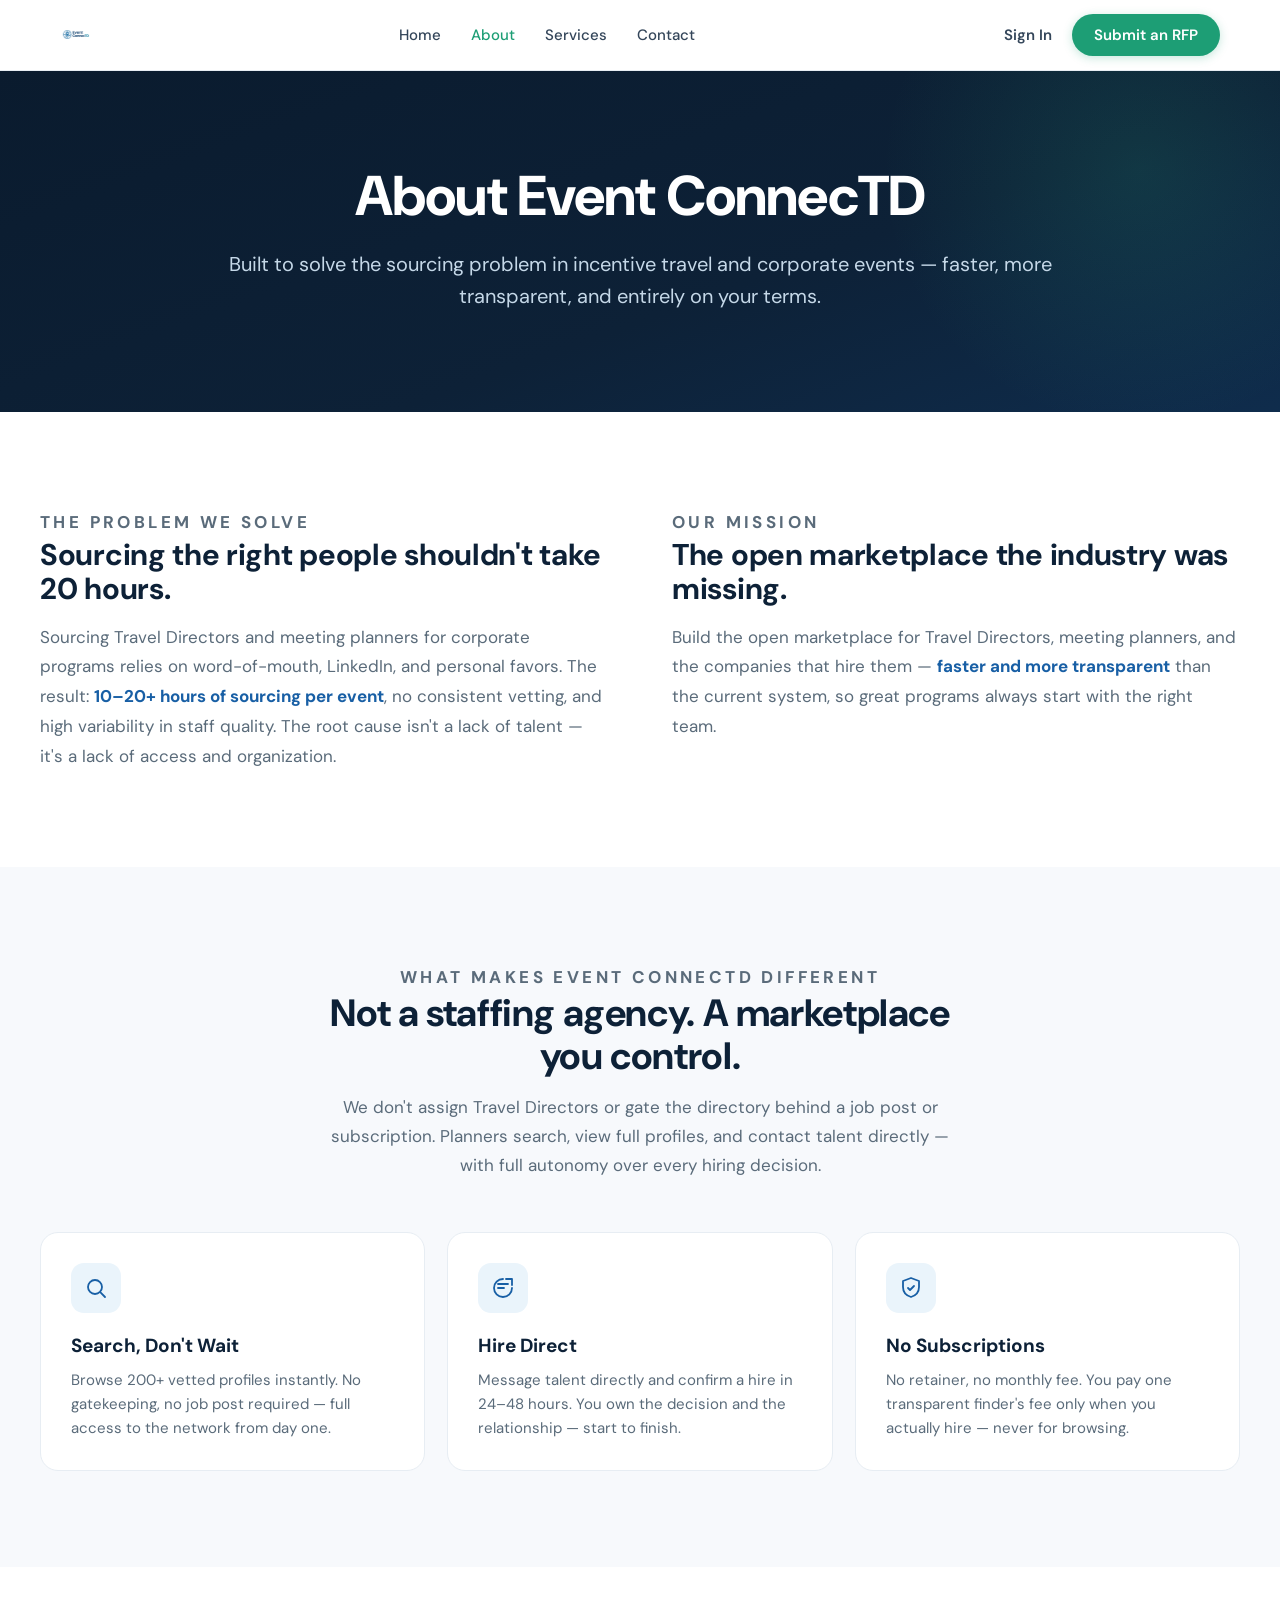
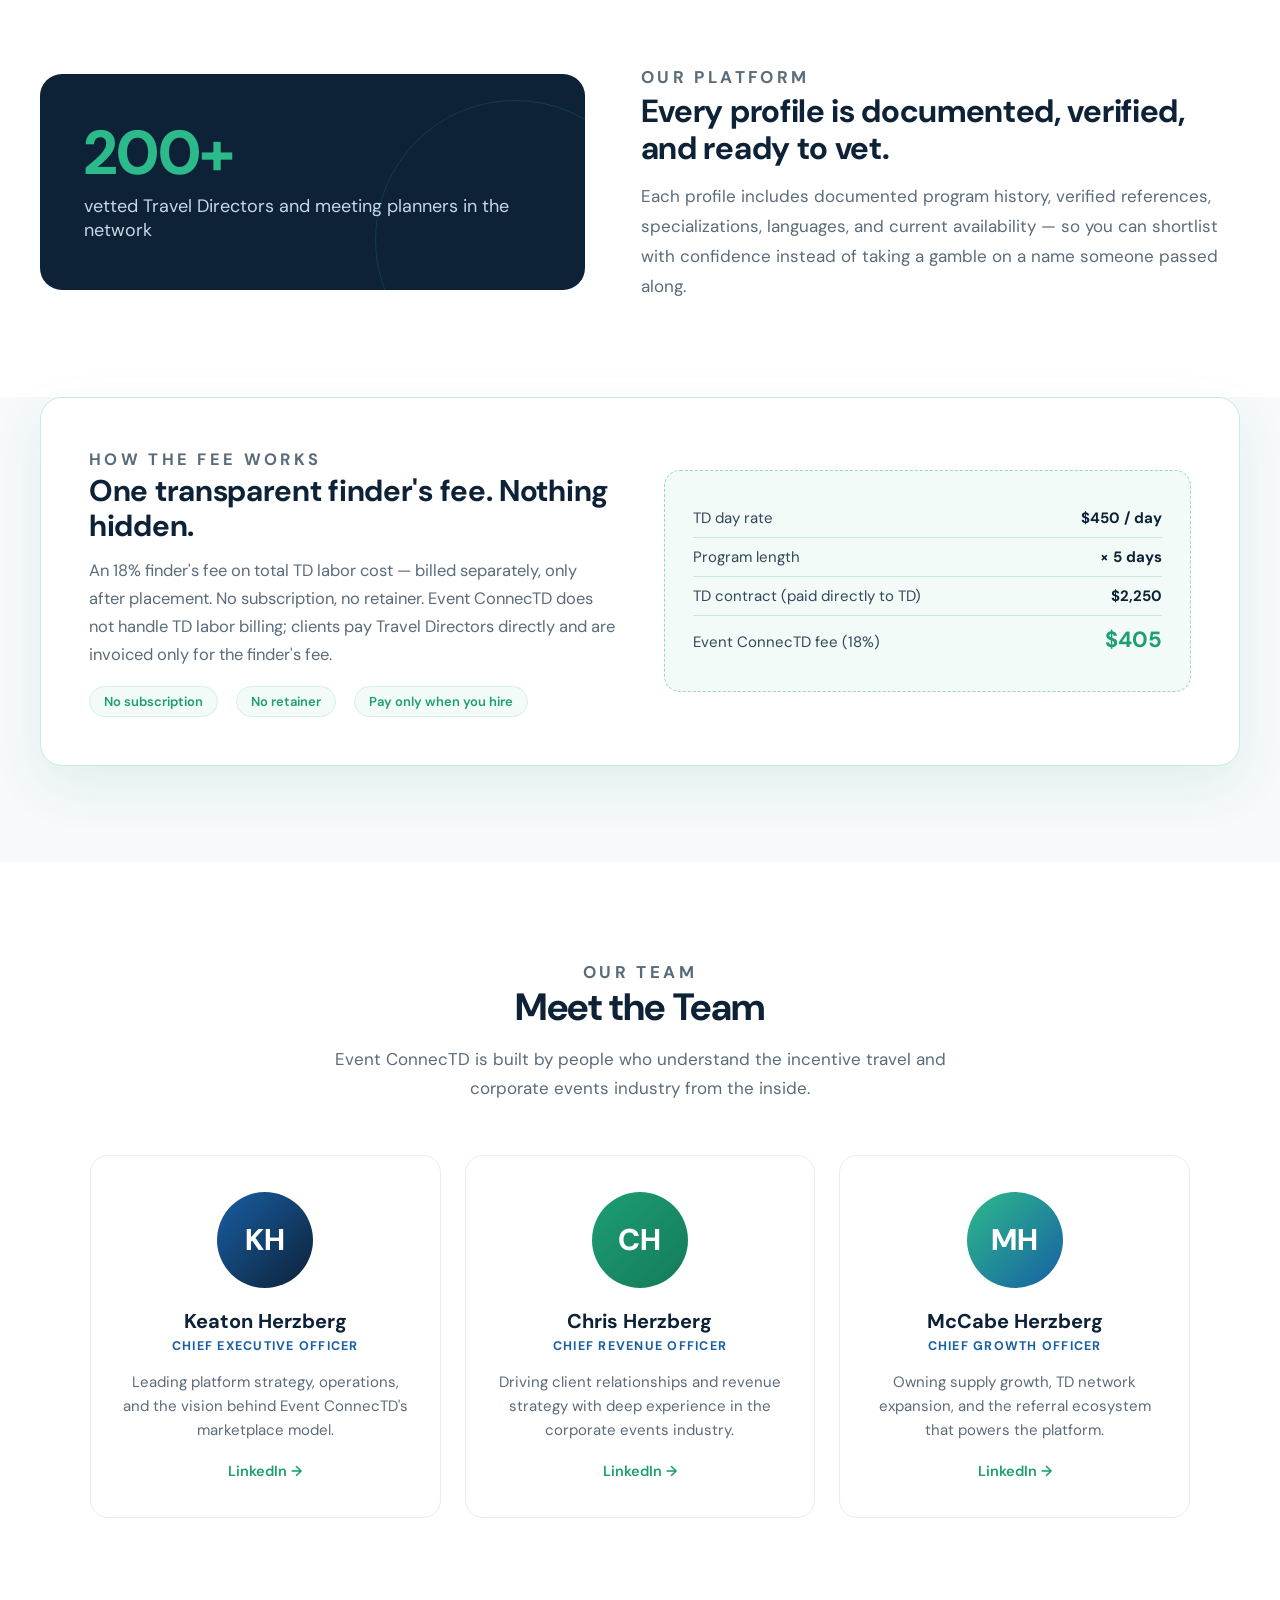
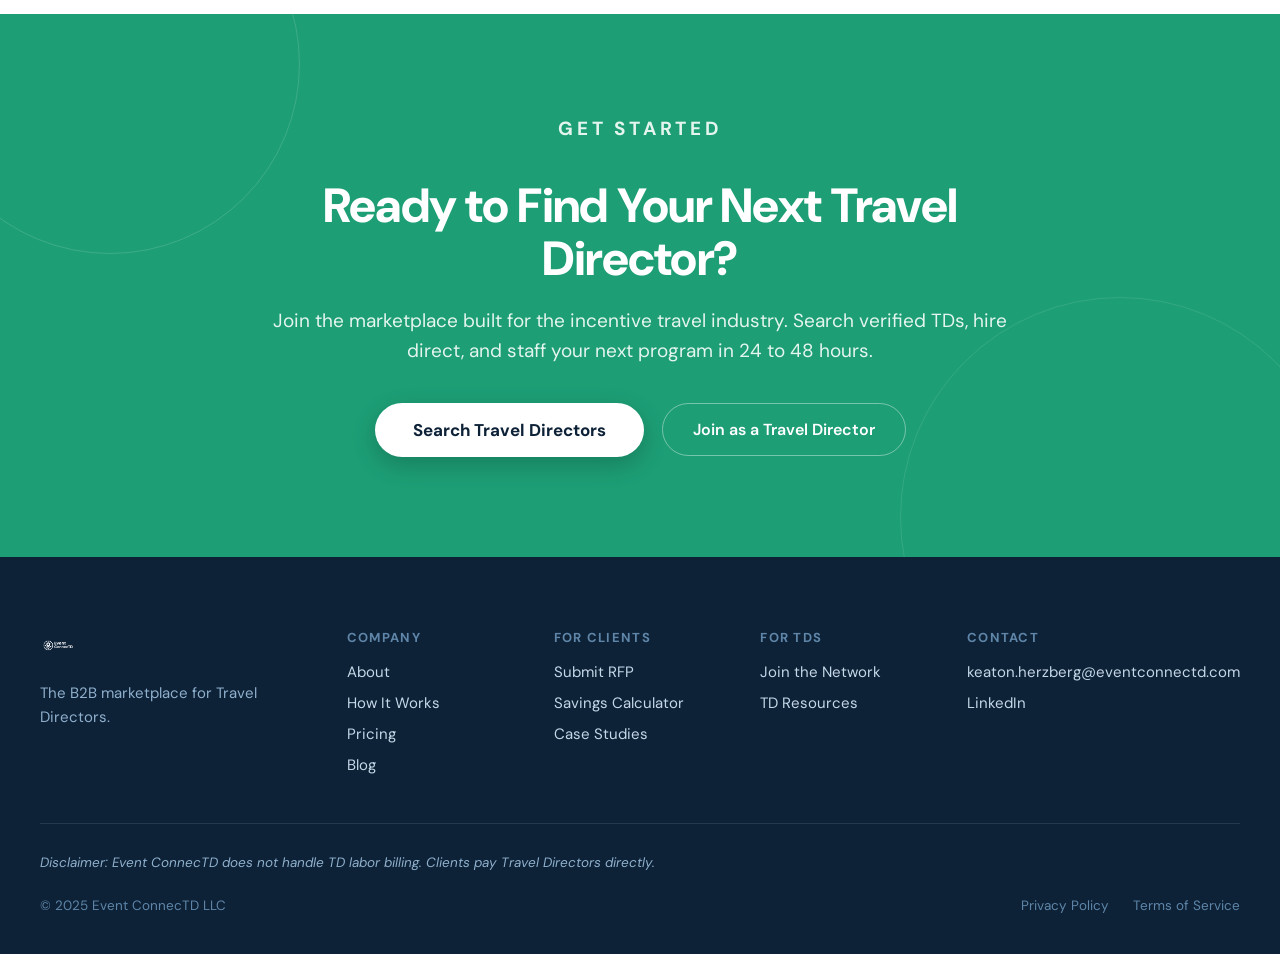
==== about.html @ 3c407a30 "Build full Event ConnecTD marketing site Add 9-page static site in upgraded navy/teal design with sh" ====
<!DOCTYPE html>
<html lang="en">
<head>
<meta charset="utf-8">
<meta name="viewport" content="width=device-width, initial-scale=1">
<title>About — Event ConnecTD</title>
<link rel="preconnect" href="https://fonts.googleapis.com">
<link rel="preconnect" href="https://fonts.gstatic.com" crossorigin>
<link href="https://fonts.googleapis.com/css2?family=DM+Sans:opsz,wght@9..40,400;9..40,500;9..40,600;9..40,700;9..40,800&display=swap" rel="stylesheet">
<link rel="stylesheet" href="styles.css">
<style>
  .about-intro { padding: 96px 40px; }
  .intro-grid { display: grid; grid-template-columns: 1fr 1fr; gap: 64px; }
  .intro-block h2 { font-weight: 700; font-size: 30px; line-height: 1.15; margin: 0 0 16px; letter-spacing: -0.01em; color: #0D2137; }
  .intro-block p { font-size: 17px; line-height: 1.75; margin: 0; color: #5A6B7A; }
  .intro-block p strong { color: #185FA5; }

  .diff-section { background: #F7F9FC; padding: 96px 40px; }
  .diff-head { text-align: center; max-width: 640px; margin: 0 auto 52px; }
  .diff-head h2 { font-weight: 700; font-size: 38px; line-height: 1.12; margin: 0 0 16px; letter-spacing: -0.01em; color: #0D2137; }
  .diff-head p { font-size: 17px; line-height: 1.7; color: #5A6B7A; margin: 0; }
  .diff-grid { display: grid; grid-template-columns: repeat(3, 1fr); gap: 22px; max-width: 1240px; margin: 0 auto; }
  .diff-card { background: #fff; border: 1px solid #E7EDF3; border-radius: 18px; padding: 30px; transition: transform .18s, box-shadow .18s; }
  .diff-card:hover { transform: translateY(-4px); box-shadow: 0 18px 40px rgba(13,33,55,0.1); }
  .diff-icon { width: 50px; height: 50px; border-radius: 13px; background: #EAF4FB; display: flex; align-items: center; justify-content: center; color: #185FA5; margin-bottom: 20px; }
  .diff-card h3 { font-weight: 700; font-size: 19px; margin: 0 0 10px; color: #0D2137; }
  .diff-card p { margin: 0; font-size: 15px; line-height: 1.6; color: #5A6B7A; }

  .platform-section { padding: 96px 40px; }
  .platform-section-grid { display: grid; grid-template-columns: 1fr 1.1fr; gap: 56px; align-items: center; max-width: 1240px; margin: 0 auto; }
  .platform-stat { background: #0D2137; color: #fff; border-radius: 22px; padding: 48px 44px; position: relative; overflow: hidden; }
  .platform-stat::after { content: ""; position: absolute; bottom: -90px; right: -70px; width: 280px; height: 280px; border: 1.5px solid rgba(45,186,138,0.18); border-radius: 50%; }
  .platform-stat .big { font-weight: 800; font-size: 62px; line-height: 1; margin: 0; color: #2DBA8A; letter-spacing: -0.02em; }
  .platform-stat .big-label { font-size: 18px; margin: 10px 0 0; color: #C5D8E8; }
  .platform-text h2 { font-weight: 700; font-size: 32px; line-height: 1.15; margin: 0 0 16px; letter-spacing: -0.01em; color: #0D2137; }
  .platform-text p { font-size: 17px; line-height: 1.75; margin: 0; color: #5A6B7A; }

  .fee-section { background: #F7F9FC; padding: 0 40px 96px; }
  .fee-card { max-width: 1240px; margin: 0 auto; background: #fff; border: 1px solid #C9EBDB; border-radius: 22px; padding: 48px; display: grid; grid-template-columns: 1fr 1fr; gap: 48px; align-items: center; box-shadow: 0 20px 50px rgba(29,158,117,0.1); }
  .fee-card h2 { font-weight: 700; font-size: 30px; line-height: 1.15; margin: 0 0 14px; letter-spacing: -0.01em; color: #0D2137; }
  .fee-card p { font-size: 16.5px; line-height: 1.7; margin: 0; color: #5A6B7A; }
  .fee-example { background: #F2FBF7; border: 1px dashed #9BD7BF; border-radius: 16px; padding: 28px; }
  .fee-calc-row { display: flex; justify-content: space-between; align-items: baseline; padding: 9px 0; font-size: 15px; color: #34465A; border-bottom: 1px solid rgba(155,215,191,0.5); }
  .fee-calc-row:last-child { border-bottom: none; }
  .fee-calc-row .val { font-weight: 700; color: #0D2137; }
  .fee-calc-total .val { color: #1D9E75; font-size: 22px; }
  .fee-note { display: flex; gap: 18px; flex-wrap: wrap; margin-top: 16px; }
  .fee-pill { font-size: 13px; font-weight: 600; color: #1D9E75; background: #F2FBF7; border: 1px solid #D6F0E5; padding: 6px 14px; border-radius: 20px; }

  .team-section { padding: 96px 40px; }
  .team-head { text-align: center; max-width: 620px; margin: 0 auto 52px; }
  .team-head h2 { font-weight: 700; font-size: 38px; line-height: 1.12; margin: 0 0 16px; letter-spacing: -0.01em; color: #0D2137; }
  .team-head p { font-size: 17px; line-height: 1.7; color: #5A6B7A; margin: 0; }
  .team-grid { display: grid; grid-template-columns: repeat(3, 1fr); gap: 24px; max-width: 1100px; margin: 0 auto; }
  .team-card { background: #fff; border: 1px solid #E7EDF3; border-radius: 18px; padding: 36px 30px; text-align: center; transition: transform .18s, box-shadow .18s; }
  .team-card:hover { transform: translateY(-4px); box-shadow: 0 18px 40px rgba(13,33,55,0.1); }
  .team-avatar { width: 96px; height: 96px; border-radius: 50%; margin: 0 auto 20px; display: flex; align-items: center; justify-content: center; font-weight: 800; font-size: 30px; color: #fff; letter-spacing: 0.02em; }
  .team-card h3 { font-weight: 700; font-size: 20px; margin: 0 0 4px; color: #0D2137; }
  .team-role { font-size: 12.5px; font-weight: 700; letter-spacing: 0.1em; text-transform: uppercase; color: #185FA5; margin: 0 0 16px; }
  .team-bio { font-size: 15px; line-height: 1.6; color: #5A6B7A; margin: 0 0 18px; }
  .team-link { font-size: 14.5px; font-weight: 600; color: #1D9E75; }

  @media (max-width: 900px) {
    .intro-grid, .platform-section-grid, .fee-card { grid-template-columns: 1fr; gap: 36px; }
    .diff-grid, .team-grid { grid-template-columns: 1fr; }
    .about-intro, .diff-section, .platform-section, .team-section { padding: 64px 24px; }
    .fee-card { padding: 32px; }
  }
</style>
</head>
<body>

<!-- NAV -->
<nav class="nav">
  <div class="nav-inner">
    <a href="index.html" class="nav-logo"><img src="project/uploads/Event ConnecTD logo.png" alt="Event ConnecTD"></a>
    <div class="nav-links">
      <a href="index.html">Home</a>
      <a href="about.html" class="active">About</a>
      <a href="services.html">Services</a>
      <a href="contact.html">Contact</a>
    </div>
    <div class="nav-right">
      <a href="https://travel-director-link-keatonherz.replit.app/api/login" class="nav-signin" target="_blank" rel="noopener">Sign In</a>
      <a href="contact.html" class="nav-cta">Submit an RFP</a>
    </div>
  </div>
</nav>

<!-- HERO -->
<section class="page-hero">
  <div class="page-hero-inner">
    <h1>About Event ConnecTD</h1>
    <p>Built to solve the sourcing problem in incentive travel and corporate events — faster, more transparent, and entirely on your terms.</p>
  </div>
</section>

<!-- PROBLEM + MISSION -->
<section class="about-intro">
  <div class="container intro-grid">
    <div class="intro-block">
      <p class="eyebrow">The Problem We Solve</p>
      <h2>Sourcing the right people shouldn't take 20 hours.</h2>
      <p>Sourcing Travel Directors and meeting planners for corporate programs relies on word-of-mouth, LinkedIn, and personal favors. The result: <strong>10–20+ hours of sourcing per event</strong>, no consistent vetting, and high variability in staff quality. The root cause isn't a lack of talent — it's a lack of access and organization.</p>
    </div>
    <div class="intro-block">
      <p class="eyebrow">Our Mission</p>
      <h2>The open marketplace the industry was missing.</h2>
      <p>Build the open marketplace for Travel Directors, meeting planners, and the companies that hire them — <strong>faster and more transparent</strong> than the current system, so great programs always start with the right team.</p>
    </div>
  </div>
</section>

<!-- WHAT MAKES US DIFFERENT -->
<section class="diff-section">
  <div class="diff-head">
    <p class="eyebrow">What Makes Event ConnecTD Different</p>
    <h2>Not a staffing agency. A marketplace you control.</h2>
    <p>We don't assign Travel Directors or gate the directory behind a job post or subscription. Planners search, view full profiles, and contact talent directly — with full autonomy over every hiring decision.</p>
  </div>
  <div class="diff-grid">
    <div class="diff-card">
      <div class="diff-icon">
        <svg width="24" height="24" viewBox="0 0 24 24" fill="none" stroke="currentColor" stroke-width="1.8" stroke-linecap="round" stroke-linejoin="round"><circle cx="11" cy="11" r="7"/><path d="m21 21-4.3-4.3"/></svg>
      </div>
      <h3>Search, Don't Wait</h3>
      <p>Browse 200+ vetted profiles instantly. No gatekeeping, no job post required — full access to the network from day one.</p>
    </div>
    <div class="diff-card">
      <div class="diff-icon">
        <svg width="24" height="24" viewBox="0 0 24 24" fill="none" stroke="currentColor" stroke-width="1.8" stroke-linecap="round" stroke-linejoin="round"><path d="M7 8h10M7 12h6"/><path d="M21 12a9 9 0 1 1-9-9"/><path d="m15 3 6 0 0 6"/></svg>
      </div>
      <h3>Hire Direct</h3>
      <p>Message talent directly and confirm a hire in 24–48 hours. You own the decision and the relationship — start to finish.</p>
    </div>
    <div class="diff-card">
      <div class="diff-icon">
        <svg width="24" height="24" viewBox="0 0 24 24" fill="none" stroke="currentColor" stroke-width="1.8" stroke-linecap="round" stroke-linejoin="round"><path d="M12 2 4 5v6c0 5.5 3.8 8.7 8 10 4.2-1.3 8-4.5 8-10V5z"/><path d="m9 12 2 2 4-4"/></svg>
      </div>
      <h3>No Subscriptions</h3>
      <p>No retainer, no monthly fee. You pay one transparent finder's fee only when you actually hire — never for browsing.</p>
    </div>
  </div>
</section>

<!-- OUR PLATFORM -->
<section class="platform-section">
  <div class="platform-section-grid">
    <div class="platform-stat">
      <p class="big">200+</p>
      <p class="big-label">vetted Travel Directors and meeting planners in the network</p>
    </div>
    <div class="platform-text">
      <p class="eyebrow">Our Platform</p>
      <h2>Every profile is documented, verified, and ready to vet.</h2>
      <p>Each profile includes documented program history, verified references, specializations, languages, and current availability — so you can shortlist with confidence instead of taking a gamble on a name someone passed along.</p>
    </div>
  </div>
</section>

<!-- HOW THE FEE WORKS -->
<section id="fee" class="fee-section">
  <div class="fee-card">
    <div>
      <p class="eyebrow">How the Fee Works</p>
      <h2>One transparent finder's fee. Nothing hidden.</h2>
      <p>An 18% finder's fee on total TD labor cost — billed separately, only after placement. No subscription, no retainer. Event ConnecTD does not handle TD labor billing; clients pay Travel Directors directly and are invoiced only for the finder's fee.</p>
      <div class="fee-note">
        <span class="fee-pill">No subscription</span>
        <span class="fee-pill">No retainer</span>
        <span class="fee-pill">Pay only when you hire</span>
      </div>
    </div>
    <div class="fee-example">
      <div class="fee-calc-row"><span>TD day rate</span><span class="val">$450 / day</span></div>
      <div class="fee-calc-row"><span>Program length</span><span class="val">× 5 days</span></div>
      <div class="fee-calc-row"><span>TD contract (paid directly to TD)</span><span class="val">$2,250</span></div>
      <div class="fee-calc-row fee-calc-total"><span>Event ConnecTD fee (18%)</span><span class="val">$405</span></div>
    </div>
  </div>
</section>

<!-- MEET THE TEAM -->
<section class="team-section">
  <div class="team-head">
    <p class="eyebrow">Our Team</p>
    <h2>Meet the Team</h2>
    <p>Event ConnecTD is built by people who understand the incentive travel and corporate events industry from the inside.</p>
  </div>
  <div class="team-grid">
    <div class="team-card">
      <div class="team-avatar" style="background:linear-gradient(135deg,#185FA5,#0D2137);">KH</div>
      <h3>Keaton Herzberg</h3>
      <p class="team-role">Chief Executive Officer</p>
      <p class="team-bio">Leading platform strategy, operations, and the vision behind Event ConnecTD's marketplace model.</p>
      <a href="#" class="team-link">LinkedIn →</a>
    </div>
    <div class="team-card">
      <div class="team-avatar" style="background:linear-gradient(135deg,#1D9E75,#147a59);">CH</div>
      <h3>Chris Herzberg</h3>
      <p class="team-role">Chief Revenue Officer</p>
      <p class="team-bio">Driving client relationships and revenue strategy with deep experience in the corporate events industry.</p>
      <a href="#" class="team-link">LinkedIn →</a>
    </div>
    <div class="team-card">
      <div class="team-avatar" style="background:linear-gradient(135deg,#2DBA8A,#185FA5);">MH</div>
      <h3>McCabe Herzberg</h3>
      <p class="team-role">Chief Growth Officer</p>
      <p class="team-bio">Owning supply growth, TD network expansion, and the referral ecosystem that powers the platform.</p>
      <a href="#" class="team-link">LinkedIn →</a>
    </div>
  </div>
</section>

<!-- CLOSING CTA -->
<section class="footer-cta">
  <div class="footer-cta-ring-1"></div>
  <div class="footer-cta-ring-2"></div>
  <div class="footer-cta-inner">
    <p class="eyebrow">Get Started</p>
    <h2>Ready to Find Your Next Travel Director?</h2>
    <p>Join the marketplace built for the incentive travel industry. Search verified TDs, hire direct, and staff your next program in 24 to 48 hours.</p>
    <div class="footer-cta-btns">
      <a href="services.html" class="btn-white">Search Travel Directors</a>
      <a href="contact.html" class="btn-outline">Join as a Travel Director</a>
    </div>
  </div>
</section>

<!-- FOOTER -->
<footer>
  <div class="footer-inner">
    <div class="footer-grid">
      <div class="footer-logo">
        <img src="project/uploads/Event ConnecTD logo.png" alt="Event ConnecTD">
        <p class="footer-tagline">The B2B marketplace for Travel Directors.</p>
      </div>
      <div>
        <p class="footer-col-label">Company</p>
        <div class="footer-links">
          <a href="about.html">About</a>
          <a href="index.html#how">How It Works</a>
          <a href="about.html#fee">Pricing</a>
          <a href="#">Blog</a>
        </div>
      </div>
      <div>
        <p class="footer-col-label">For Clients</p>
        <div class="footer-links">
          <a href="contact.html">Submit RFP</a>
          <a href="index.html#calc">Savings Calculator</a>
          <a href="#">Case Studies</a>
        </div>
      </div>
      <div>
        <p class="footer-col-label">For TDs</p>
        <div class="footer-links">
          <a href="services.html">Join the Network</a>
          <a href="#">TD Resources</a>
        </div>
      </div>
      <div>
        <p class="footer-col-label">Contact</p>
        <div class="footer-links">
          <a href="mailto:keaton.herzberg@eventconnectd.com">keaton.herzberg@eventconnectd.com</a>
          <a href="#">LinkedIn</a>
        </div>
      </div>
    </div>
    <p class="footer-disclaimer">Disclaimer: Event ConnecTD does not handle TD labor billing. Clients pay Travel Directors directly.</p>
    <div class="footer-bottom">
      <span>© 2025 Event ConnecTD LLC</span>
      <div class="footer-bottom-links">
        <a href="privacy.html">Privacy Policy</a>
        <a href="terms.html">Terms of Service</a>
      </div>
    </div>
  </div>
</footer>

</body>
</html>
---- styles.css ----
/* ============================================================
   Event ConnecTD — shared design system
   Brand: navy #185FA5 · dark navy #0D2137 · teal #1D9E75
   Type:  DM Sans
   ============================================================ */

:root {
  --navy: #185FA5;
  --navy-dark: #0D2137;
  --navy-darker: #0A1B2E;
  --teal: #1D9E75;
  --teal-bright: #2DBA8A;
  --bg-gray: #F7F9FC;
  --border: #E7EDF3;
  --text: #1A1A1A;
  --text-muted: #5A6B7A;
  --text-slate: #34465A;
  --maxw: 1240px;
}

*, *::before, *::after { box-sizing: border-box; }
html { scroll-behavior: smooth; }
body {
  margin: 0;
  font-family: 'DM Sans', sans-serif;
  color: var(--text);
  background: #fff;
  -webkit-font-smoothing: antialiased;
  overflow-x: hidden;
}
a { text-decoration: none; color: inherit; }

.container { max-width: var(--maxw); margin: 0 auto; }
.eyebrow {
  font-size: 13px; letter-spacing: 0.2em; text-transform: uppercase;
  color: var(--teal); font-weight: 700; margin: 0 0 14px;
}

/* ---------- NAV ---------- */
.nav {
  position: sticky; top: 0; z-index: 50;
  background: rgba(255,255,255,0.92);
  backdrop-filter: blur(10px); -webkit-backdrop-filter: blur(10px);
  border-bottom: 1px solid var(--border);
}
.nav-inner {
  max-width: var(--maxw); margin: 0 auto; padding: 14px 40px;
  display: flex; align-items: center; justify-content: space-between; gap: 32px;
}
.nav-logo img { height: 30px; width: auto; display: block; }
.nav-links {
  display: flex; align-items: center; gap: 30px;
  font-size: 15px; font-weight: 500; color: var(--text-slate);
}
.nav-links a { transition: color .15s; }
.nav-links a:hover, .nav-links a.active { color: var(--teal); }
.nav-right { display: flex; align-items: center; gap: 20px; }
.nav-signin {
  font-size: 15px; font-weight: 600; color: var(--text-slate);
  transition: color .15s;
}
.nav-signin:hover { color: var(--teal); }
.nav-cta {
  background: var(--teal); color: #fff; font-weight: 600; font-size: 15px;
  padding: 11px 22px; border-radius: 30px; white-space: nowrap;
  box-shadow: 0 2px 10px rgba(29,158,117,0.25);
  transition: transform .15s, box-shadow .15s;
}
.nav-cta:hover { transform: translateY(-1px); box-shadow: 0 6px 18px rgba(29,158,117,0.32); color: #fff; }

/* ---------- BUTTONS ---------- */
.btn-primary {
  background: var(--teal); color: #fff; font-weight: 600; font-size: 16px;
  padding: 15px 30px; border-radius: 32px; display: inline-block;
  box-shadow: 0 4px 16px rgba(29,158,117,0.35);
  transition: transform .15s, box-shadow .15s;
}
.btn-primary:hover { transform: translateY(-2px); box-shadow: 0 10px 26px rgba(29,158,117,0.45); color: #fff; }
.btn-outline {
  border: 1.5px solid rgba(255,255,255,0.4); color: #fff; font-weight: 600; font-size: 16px;
  padding: 15px 30px; border-radius: 32px; display: inline-block;
  transition: background .15s, border-color .15s;
}
.btn-outline:hover { background: rgba(255,255,255,0.08); border-color: #fff; color: #fff; }
.btn-outline-dark {
  border: 1.5px solid #CDD9E5; color: var(--navy-dark); font-weight: 600; font-size: 16px;
  padding: 14px 28px; border-radius: 32px; display: inline-block;
  transition: border-color .15s, color .15s;
}
.btn-outline-dark:hover { border-color: var(--teal); color: var(--teal); }
.btn-primary-lg {
  display: inline-block; background: var(--teal); color: #fff; font-weight: 600; font-size: 16px;
  padding: 15px 34px; border-radius: 32px; box-shadow: 0 4px 16px rgba(29,158,117,0.3);
  transition: transform .15s;
}
.btn-primary-lg:hover { transform: translateY(-2px); color: #fff; }
.btn-white {
  background: #fff; color: var(--navy-dark); font-weight: 700; font-size: 17px;
  padding: 16px 38px; border-radius: 32px; display: inline-block;
  box-shadow: 0 8px 24px rgba(0,0,0,0.2); transition: transform .15s;
}
.btn-white:hover { transform: translateY(-2px); color: var(--navy-dark); }
.btn-text {
  color: #fff; font-weight: 600; font-size: 16px;
  border-bottom: 1.5px solid rgba(255,255,255,0.5); padding-bottom: 2px; display: inline-block;
}
.btn-text:hover { color: #fff; border-bottom-color: #fff; }

/* ---------- PAGE HERO (subpages) ---------- */
.page-hero {
  background: linear-gradient(160deg, var(--navy-darker) 0%, var(--navy-dark) 60%, #103257 120%);
  color: #fff; text-align: center; padding: 96px 40px 100px; position: relative; overflow: hidden;
}
.page-hero::before {
  content: ""; position: absolute; top: -160px; right: -120px; width: 520px; height: 520px;
  border-radius: 50%; background: radial-gradient(circle, rgba(45,186,138,0.14) 0%, rgba(45,186,138,0) 70%);
  pointer-events: none;
}
.page-hero-inner { max-width: 880px; margin: 0 auto; position: relative; z-index: 1; }
.page-hero h1 {
  font-weight: 800; font-size: 56px; line-height: 1.05; margin: 0 0 22px; letter-spacing: -0.015em;
}
.page-hero p { font-size: 20px; line-height: 1.6; margin: 0 auto; max-width: 60ch; color: #C5D8E8; }

/* ---------- CLOSING CTA BAND ---------- */
.footer-cta {
  background: var(--teal); color: #fff; padding: 100px 40px;
  position: relative; overflow: hidden; text-align: center;
}
.footer-cta-ring-1 { position: absolute; top: -140px; left: -80px; width: 380px; height: 380px; border: 1.5px solid rgba(255,255,255,0.14); border-radius: 50%; }
.footer-cta-ring-2 { position: absolute; bottom: -180px; right: -60px; width: 440px; height: 440px; border: 1.5px solid rgba(255,255,255,0.1); border-radius: 50%; }
.footer-cta-inner { max-width: 760px; margin: 0 auto; position: relative; z-index: 1; }
.footer-cta .eyebrow { color: rgba(255,255,255,0.85); }
.footer-cta h2 { font-weight: 800; font-size: 48px; line-height: 1.1; margin: 0 0 20px; letter-spacing: -0.015em; }
.footer-cta > .footer-cta-inner > p { font-size: 19px; line-height: 1.6; margin: 0 0 36px; color: #E4F5EE; }
.footer-cta-btns { display: flex; gap: 18px; justify-content: center; align-items: center; flex-wrap: wrap; }

/* ---------- FOOTER ---------- */
footer { background: var(--navy-dark); color: #fff; padding: 72px 40px 40px; }
.footer-inner { max-width: var(--maxw); margin: 0 auto; }
.footer-grid {
  display: grid; grid-template-columns: 1.6fr 1fr 1fr 1fr 1.2fr; gap: 40px;
  padding-bottom: 48px; border-bottom: 1px solid rgba(255,255,255,0.1);
}
.footer-logo img { height: 34px; filter: brightness(0) invert(1); display: block; margin-bottom: 18px; }
.footer-tagline { margin: 0; font-size: 15px; line-height: 1.6; color: #8FB0CC; max-width: 26ch; }
.footer-col-label { font-size: 13px; font-weight: 700; letter-spacing: 0.1em; text-transform: uppercase; color: #5F86A8; margin: 0 0 16px; }
.footer-links { display: flex; flex-direction: column; gap: 11px; font-size: 15px; color: #C5D8E8; }
.footer-links a { transition: color .15s; }
.footer-links a:hover { color: var(--teal-bright); }
.footer-disclaimer { margin: 28px 0 0; font-size: 13.5px; font-style: italic; color: #8FB0CC; line-height: 1.6; max-width: 70ch; }
.footer-bottom { display: flex; justify-content: space-between; flex-wrap: wrap; gap: 16px; margin-top: 24px; font-size: 13.5px; color: #5F86A8; }
.footer-bottom-links { display: flex; gap: 24px; }
.footer-bottom-links a { transition: color .15s; }
.footer-bottom-links a:hover { color: #C5D8E8; }

/* ---------- RESPONSIVE (shared) ---------- */
@media (max-width: 900px) {
  .nav-links { display: none; }
  .footer-grid { grid-template-columns: 1fr 1fr; }
  .footer-cta h2 { font-size: 34px; }
  .page-hero h1 { font-size: 38px; }
  .page-hero { padding: 72px 24px 80px; }
}

/* ---------- LEGAL / PROSE PAGES ---------- */
.legal { max-width: 820px; margin: 0 auto; padding: 72px 40px 96px; }
.legal .updated { font-size: 14px; color: #8093A4; margin: 0 0 8px; }
.legal .intro { font-size: 17px; line-height: 1.75; color: #46586B; margin: 0 0 8px; }
.legal h2 { font-weight: 700; font-size: 23px; color: #0D2137; margin: 40px 0 12px; letter-spacing: -0.01em; }
.legal h3 { font-weight: 700; font-size: 17px; color: #0D2137; margin: 24px 0 8px; }
.legal p, .legal li { font-size: 16px; line-height: 1.75; color: #46586B; }
.legal ul { padding-left: 22px; margin: 0 0 16px; }
.legal li { margin-bottom: 8px; }
.legal a { color: #1D9E75; font-weight: 600; }
.legal .ph { background: #FFF6E5; border: 1px dashed #E8C572; border-radius: 4px; padding: 0 6px; font-size: 0.92em; color: #8a6d1f; font-weight: 600; }

/* ---------- SERVICE DETAIL PAGES ---------- */
.detail-section { padding: 88px 40px; }
.detail-grid { display: grid; grid-template-columns: 1.05fr 0.95fr; gap: 60px; align-items: center; max-width: 1180px; margin: 0 auto; }
.detail-grid .eyebrow { margin-bottom: 14px; }
.detail-grid h2 { font-weight: 700; font-size: 34px; line-height: 1.15; margin: 0 0 18px; letter-spacing: -0.01em; color: #0D2137; }
.detail-lead { font-size: 18px; line-height: 1.7; color: #46586B; margin: 0 0 28px; }
.detail-features { list-style: none; padding: 0; margin: 0; display: flex; flex-direction: column; gap: 18px; }
.detail-features li { display: flex; gap: 14px; align-items: flex-start; }
.detail-features .ic { width: 40px; height: 40px; flex: none; border-radius: 11px; background: #F2FBF7; border: 1px solid #D6F0E5; display: flex; align-items: center; justify-content: center; color: #1D9E75; }
.detail-features h4 { margin: 0 0 3px; font-size: 16px; font-weight: 700; color: #0D2137; }
.detail-features p { margin: 0; font-size: 14.5px; line-height: 1.55; color: #5A6B7A; }
.detail-aside { background: linear-gradient(165deg,#0D2137,#103257); color: #fff; border-radius: 22px; padding: 40px; position: relative; overflow: hidden; }
.detail-aside::after { content: ""; position: absolute; bottom: -80px; right: -60px; width: 240px; height: 240px; border: 1.5px solid rgba(45,186,138,0.18); border-radius: 50%; }
.detail-aside .big { font-weight: 800; font-size: 52px; line-height: 1; margin: 0; color: #2DBA8A; letter-spacing: -0.02em; }
.detail-aside .big-label { font-size: 16px; color: #C5D8E8; margin: 10px 0 26px; }
.detail-aside .aside-list { list-style: none; padding: 0; margin: 0; display: flex; flex-direction: column; gap: 13px; position: relative; z-index: 1; }
.detail-aside .aside-list li { display: flex; gap: 11px; align-items: flex-start; font-size: 15px; line-height: 1.5; color: #C5D8E8; }
.detail-aside .aside-list svg { flex: none; margin-top: 2px; color: #2DBA8A; }

.steps-section { background: #F7F9FC; padding: 88px 40px; }
.steps-head { text-align: center; max-width: 620px; margin: 0 auto 48px; }
.steps-head h2 { font-weight: 700; font-size: 34px; line-height: 1.12; margin: 0; letter-spacing: -0.01em; color: #0D2137; }
.steps-grid { display: grid; grid-template-columns: repeat(3, 1fr); gap: 24px; max-width: 1100px; margin: 0 auto; }
.step-tile { position: relative; background: #fff; border: 1px solid #E7EDF3; border-radius: 18px; padding: 32px 28px; overflow: hidden; }
.step-tile .num { position: absolute; top: 4px; right: 16px; font-weight: 800; font-size: 96px; line-height: 1; color: #1D9E75; opacity: 0.08; }
.step-tile h3 { position: relative; font-weight: 700; font-size: 19px; margin: 0 0 10px; color: #0D2137; }
.step-tile p { position: relative; margin: 0; font-size: 15px; line-height: 1.6; color: #5A6B7A; }

@media (max-width: 900px) {
  .legal { padding: 56px 24px 72px; }
  .detail-section, .steps-section { padding: 60px 24px; }
  .detail-grid { grid-template-columns: 1fr; gap: 36px; }
  .detail-aside { padding: 32px; }
  .steps-grid { grid-template-columns: 1fr; }
}
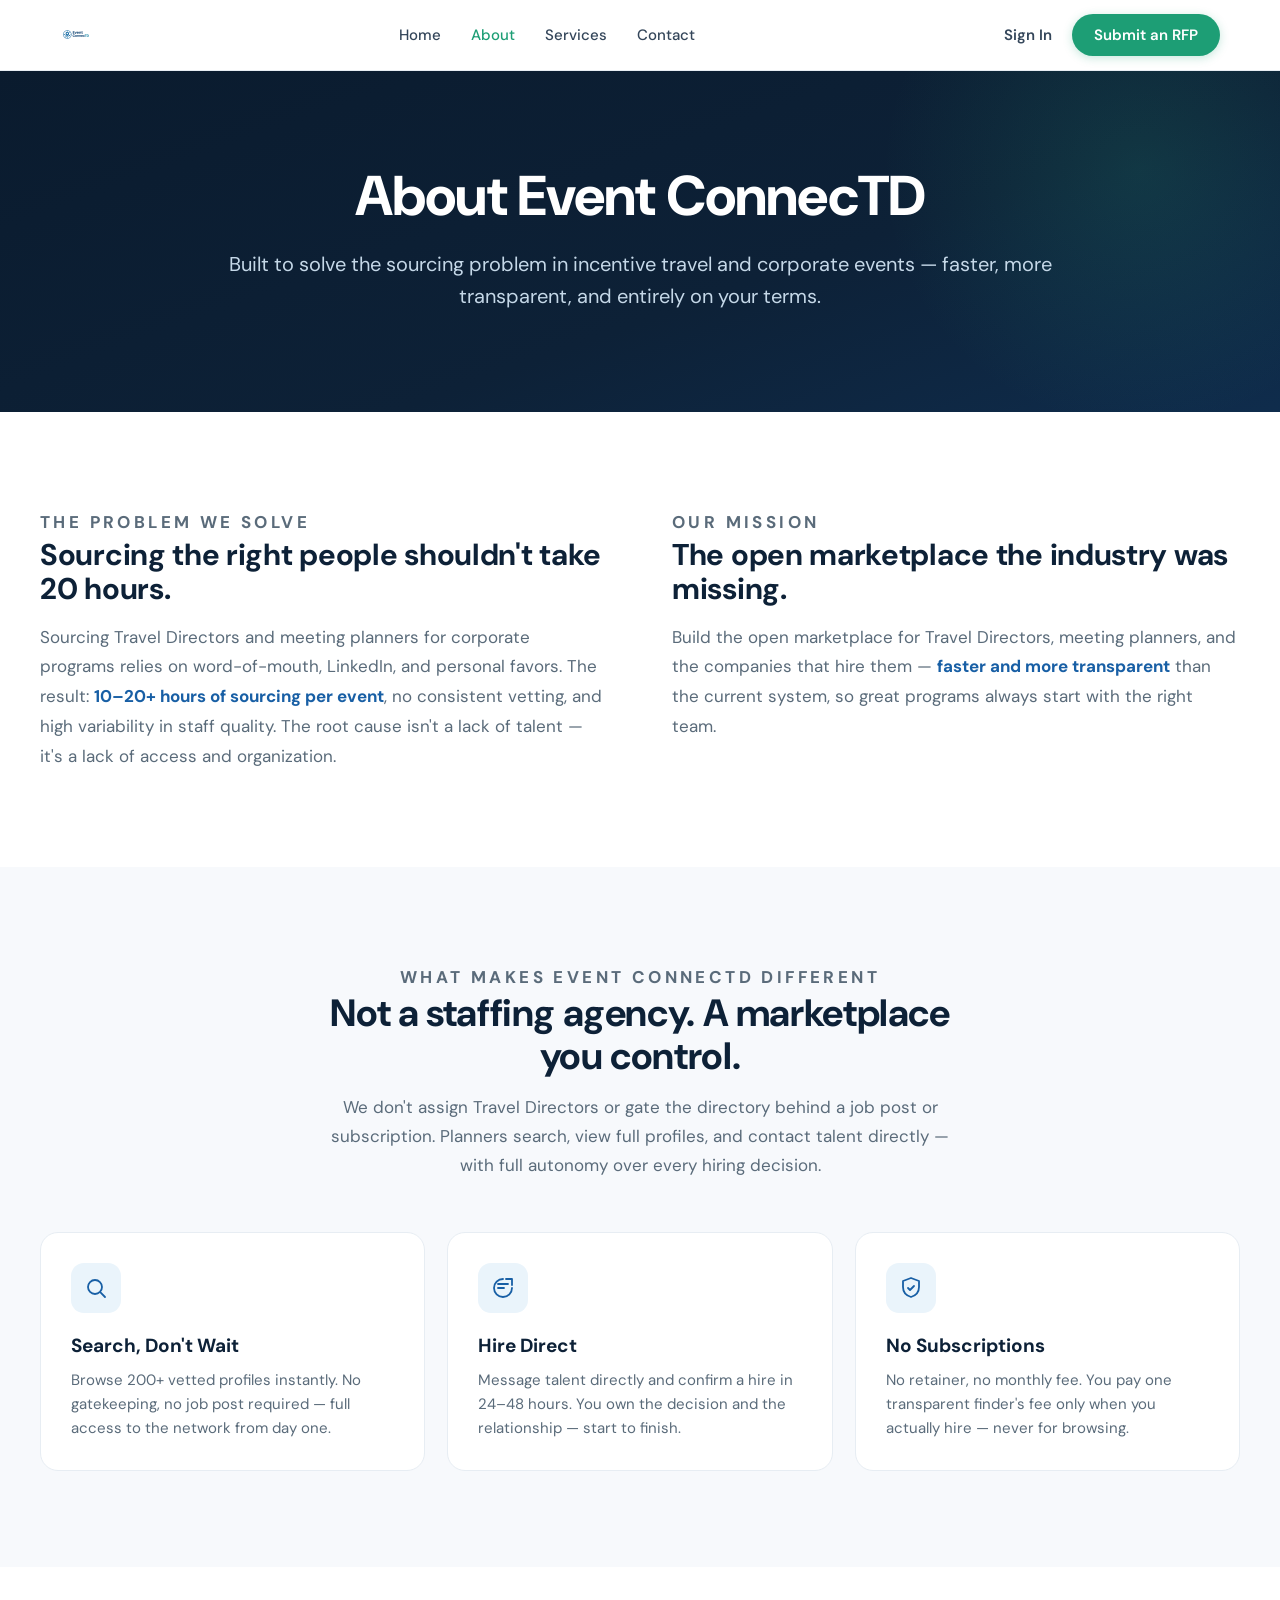
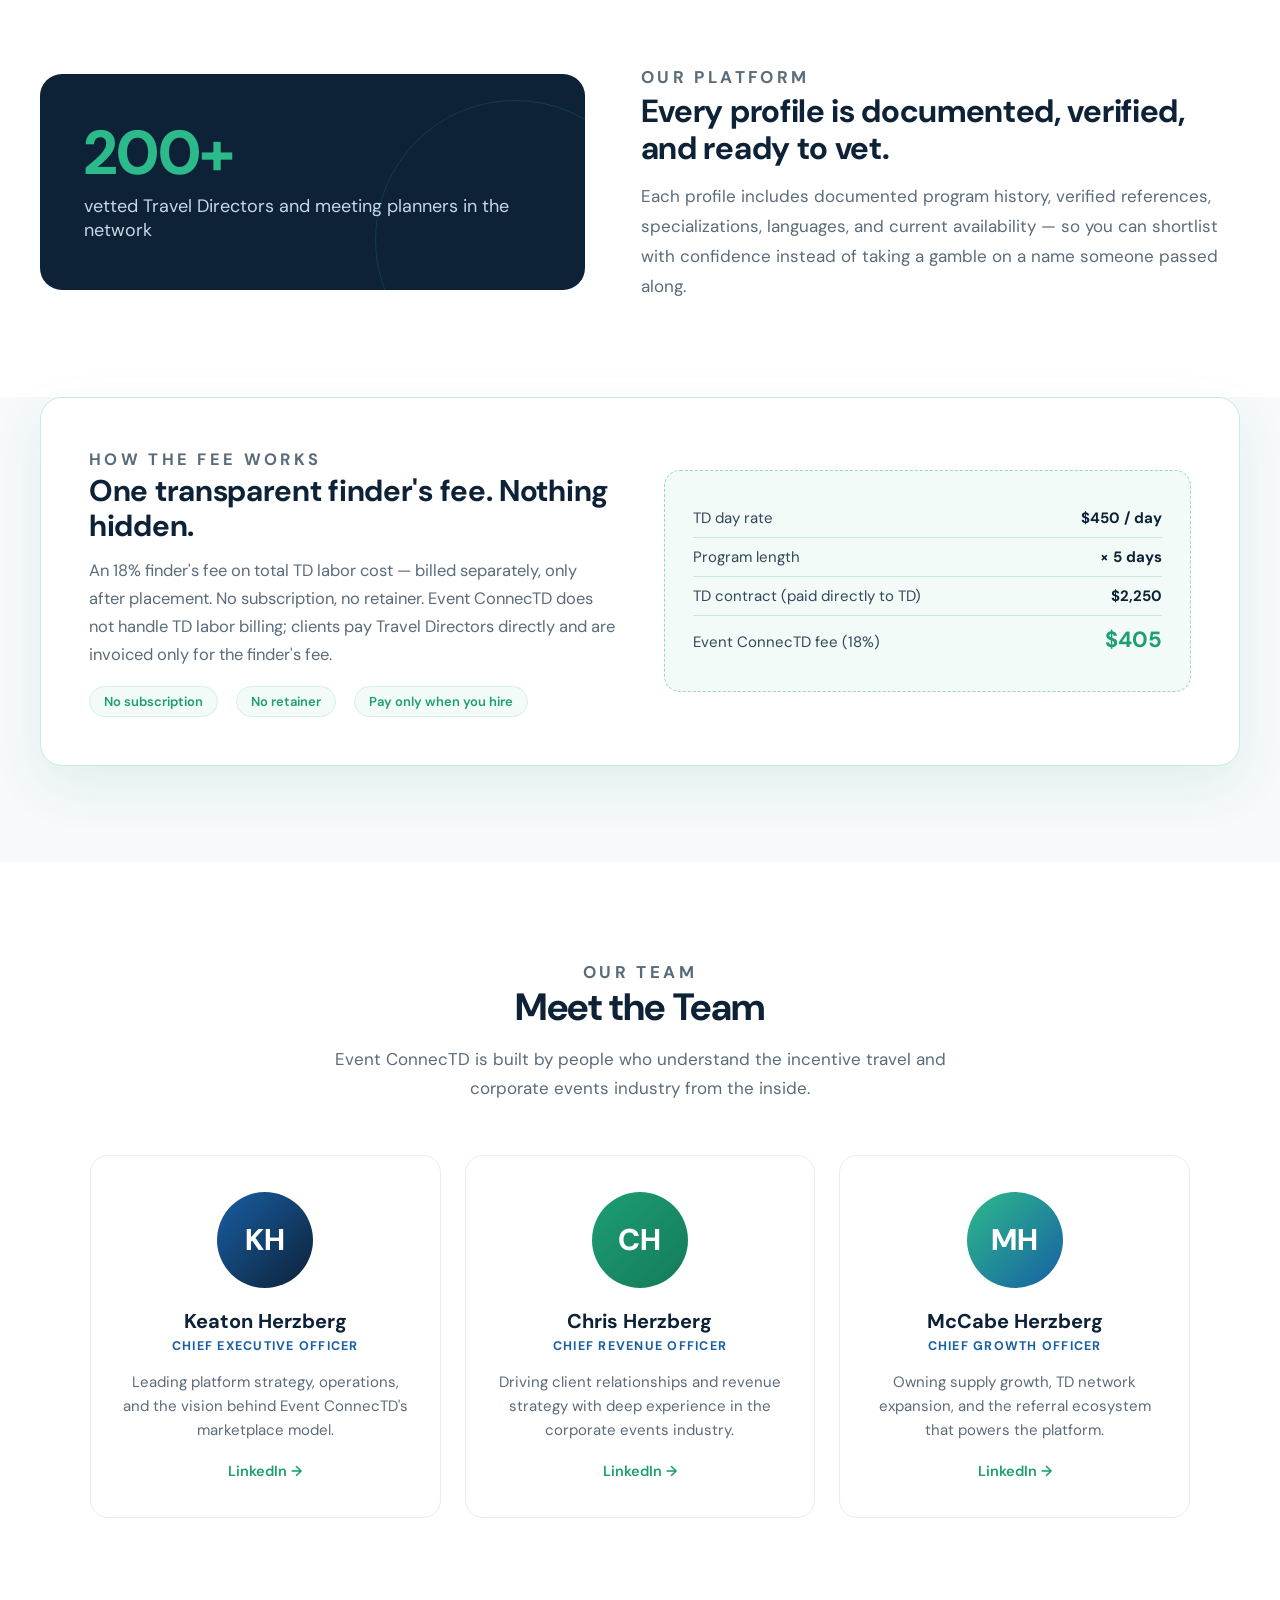
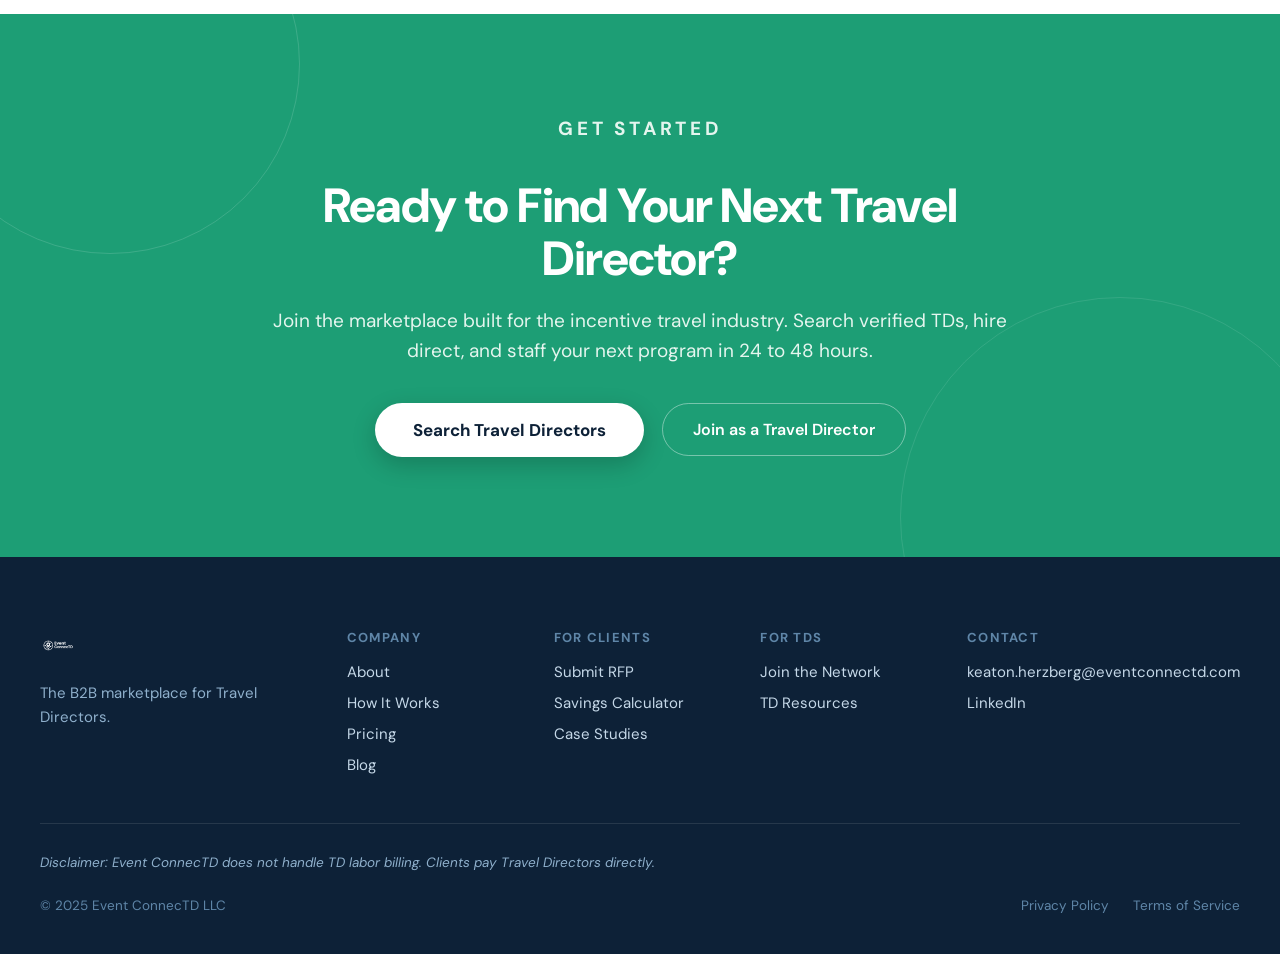
==== commit 5ee0f294: "SEO: metadata, social cards, structured data, crawl files, image weight - Unique meta descriptions +" ====
--- a/about.html
+++ b/about.html
@@ -4,6 +4,17 @@
 <meta charset="utf-8">
 <meta name="viewport" content="width=device-width, initial-scale=1">
 <title>About — Event ConnecTD</title>
+<meta name="description" content="Event ConnecTD is the open marketplace for the MICE industry — 200+ vetted Travel Directors, a transparent 18% finder's fee, and no staffing-agency middleman.">
+<link rel="canonical" href="https://eventconnectd.com/about.html">
+<link rel="icon" type="image/png" href="favicon.png">
+<link rel="apple-touch-icon" href="apple-touch-icon.png">
+<meta property="og:type" content="website">
+<meta property="og:site_name" content="Event ConnecTD">
+<meta property="og:title" content="About — Event ConnecTD">
+<meta property="og:description" content="Event ConnecTD is the open marketplace for the MICE industry — 200+ vetted Travel Directors, a transparent 18% finder's fee, and no staffing-agency middleman.">
+<meta property="og:url" content="https://eventconnectd.com/about.html">
+<meta property="og:image" content="https://eventconnectd.com/og-image.jpg">
+<meta name="twitter:card" content="summary_large_image">
 <link rel="preconnect" href="https://fonts.googleapis.com">
 <link rel="preconnect" href="https://fonts.gstatic.com" crossorigin>
 <link href="https://fonts.googleapis.com/css2?family=DM+Sans:opsz,wght@9..40,400;9..40,500;9..40,600;9..40,700;9..40,800&display=swap" rel="stylesheet">
@@ -72,6 +83,7 @@
 
 <!-- NAV -->
 <nav class="nav">
+  <input type="checkbox" id="nav-toggle" class="nav-toggle-cb" aria-hidden="true">
   <div class="nav-inner">
     <a href="index.html" class="nav-logo"><img src="project/uploads/Event ConnecTD logo.png" alt="Event ConnecTD"></a>
     <div class="nav-links">
@@ -81,9 +93,18 @@
       <a href="contact.html">Contact</a>
     </div>
     <div class="nav-right">
-      <a href="https://travel-director-link-keatonherz.replit.app/api/login" class="nav-signin" target="_blank" rel="noopener">Sign In</a>
+      <a href="https://platform.eventconnectd.com/api/login" class="nav-signin" target="_blank" rel="noopener">Sign In</a>
       <a href="contact.html" class="nav-cta">Submit an RFP</a>
     </div>
+      <label for="nav-toggle" class="nav-burger" aria-label="Toggle menu"><span></span><span></span><span></span></label>
+  </div>
+  <div class="nav-mobile">
+    <a href="index.html">Home</a>
+    <a href="about.html" class="active">About</a>
+    <a href="services.html">Services</a>
+    <a href="contact.html">Contact</a>
+    <a href="https://platform.eventconnectd.com/api/login" class="m-signin" target="_blank" rel="noopener">Sign In</a>
+    <a href="contact.html">Submit an RFP</a>
   </div>
 </nav>
 
--- a/styles.css
+++ b/styles.css
@@ -68,6 +68,12 @@
 }
 .nav-cta:hover { transform: translateY(-1px); box-shadow: 0 6px 18px rgba(29,158,117,0.32); color: #fff; }
 
+/* Mobile hamburger nav */
+.nav-toggle-cb { display: none; }
+.nav-burger { display: none; cursor: pointer; width: 42px; height: 42px; border-radius: 12px; border: 1px solid var(--border); align-items: center; justify-content: center; flex-direction: column; gap: 5px; flex: none; background: #fff; }
+.nav-burger span { display: block; width: 18px; height: 2px; background: var(--navy-dark); border-radius: 2px; transition: transform .2s, opacity .2s; }
+.nav-mobile { display: none; }
+
 /* ---------- BUTTONS ---------- */
 .btn-primary {
   background: var(--teal); color: #fff; font-weight: 600; font-size: 16px;
@@ -156,11 +162,31 @@
 
 /* ---------- RESPONSIVE (shared) ---------- */
 @media (max-width: 900px) {
+  .nav-inner { padding: 12px 20px; gap: 12px; }
   .nav-links { display: none; }
+  .nav-signin { display: none; }
+  .nav-cta { padding: 10px 16px; font-size: 14px; }
+  .nav-burger { display: flex; }
+  #nav-toggle:checked ~ .nav-inner .nav-burger span:nth-child(1) { transform: translateY(7px) rotate(45deg); }
+  #nav-toggle:checked ~ .nav-inner .nav-burger span:nth-child(2) { opacity: 0; }
+  #nav-toggle:checked ~ .nav-inner .nav-burger span:nth-child(3) { transform: translateY(-7px) rotate(-45deg); }
+  #nav-toggle:checked ~ .nav-mobile { display: flex; }
+  .nav-mobile { flex-direction: column; border-top: 1px solid var(--border); background: #fff; padding: 8px 20px 16px; }
+  .nav-mobile a { padding: 13px 4px; font-size: 16px; font-weight: 600; color: var(--text-slate); border-bottom: 1px solid #F0F4F8; }
+  .nav-mobile a:last-child { border-bottom: none; }
+  .nav-mobile a.active { color: var(--teal); }
+  .nav-mobile .m-signin { color: var(--navy); }
+
   .footer-grid { grid-template-columns: 1fr 1fr; }
+  .footer-links a, .footer-tagline { overflow-wrap: anywhere; }
+  footer { padding: 56px 24px 32px; }
+  .footer-cta { padding: 72px 24px; }
   .footer-cta h2 { font-size: 34px; }
   .page-hero h1 { font-size: 38px; }
   .page-hero { padding: 72px 24px 80px; }
+}
+@media (max-width: 560px) {
+  .footer-grid { grid-template-columns: 1fr; gap: 28px; }
 }
 
 /* ---------- LEGAL / PROSE PAGES ---------- */
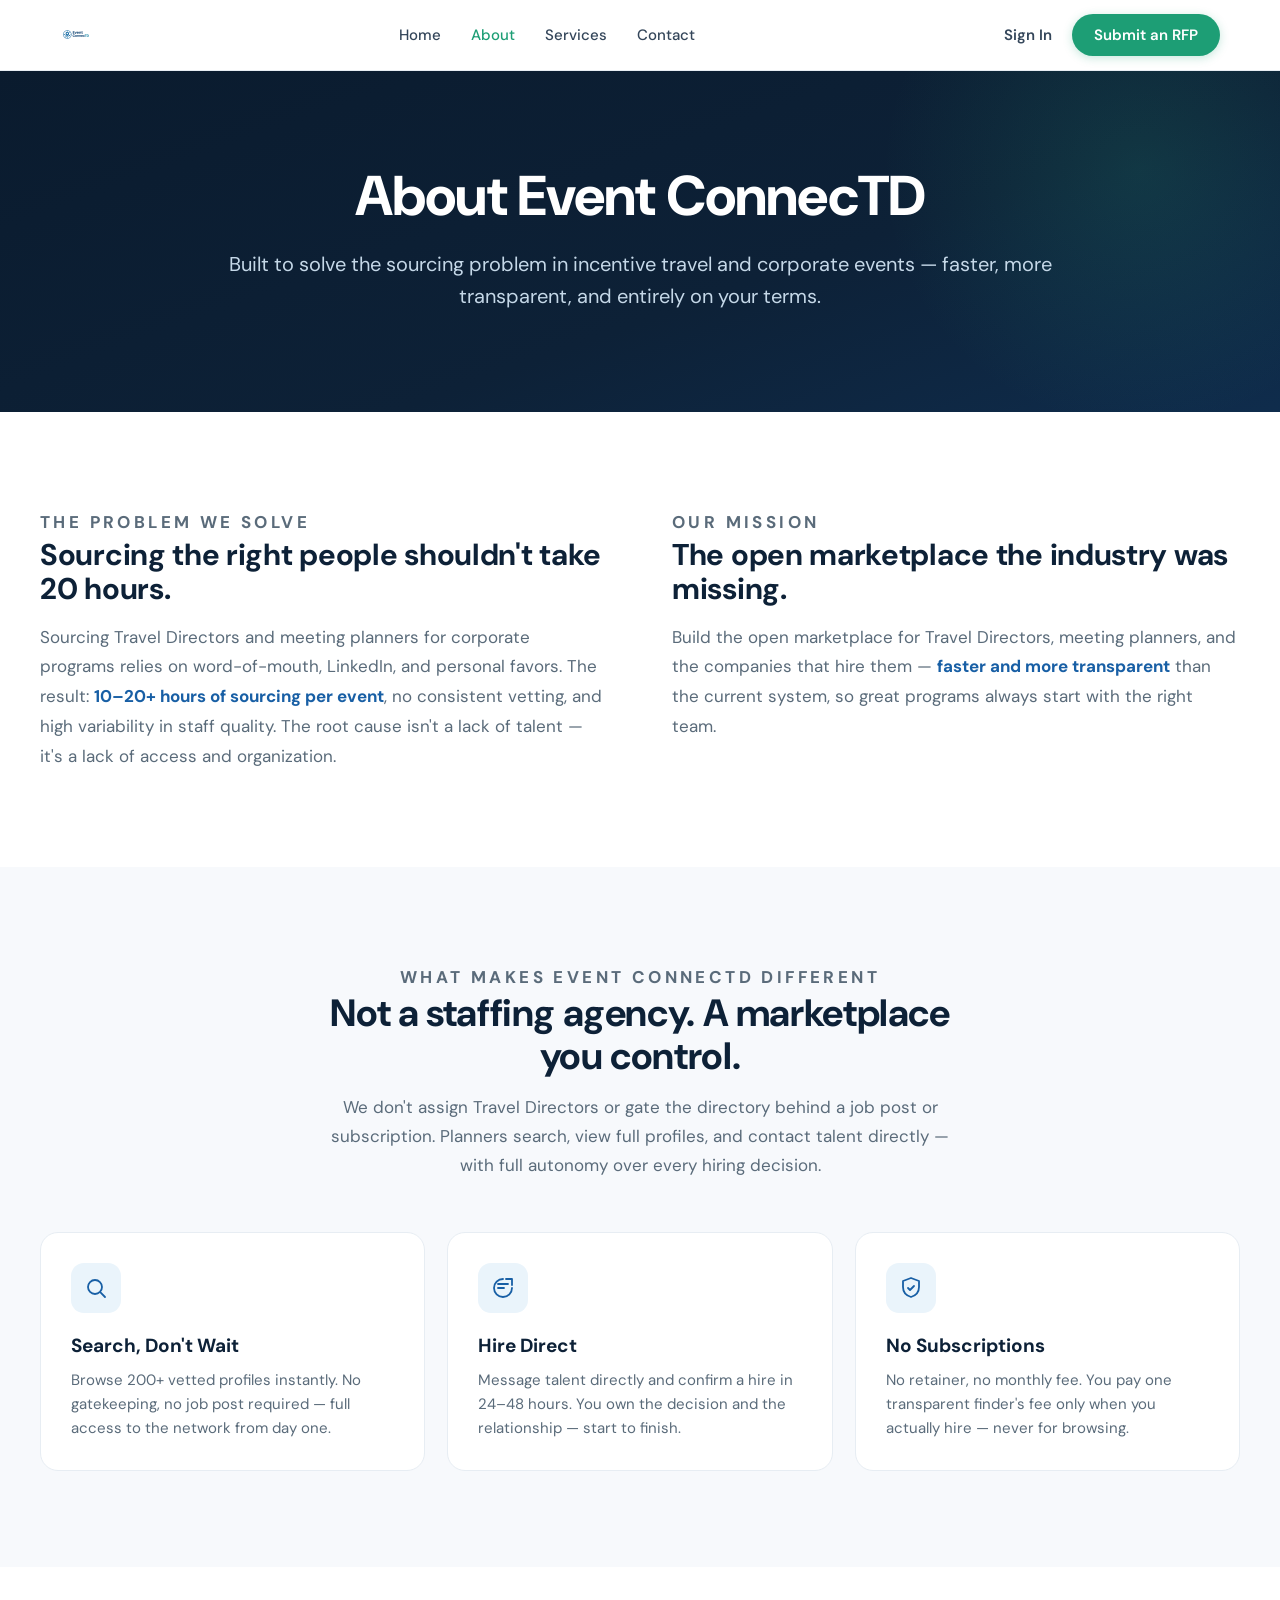
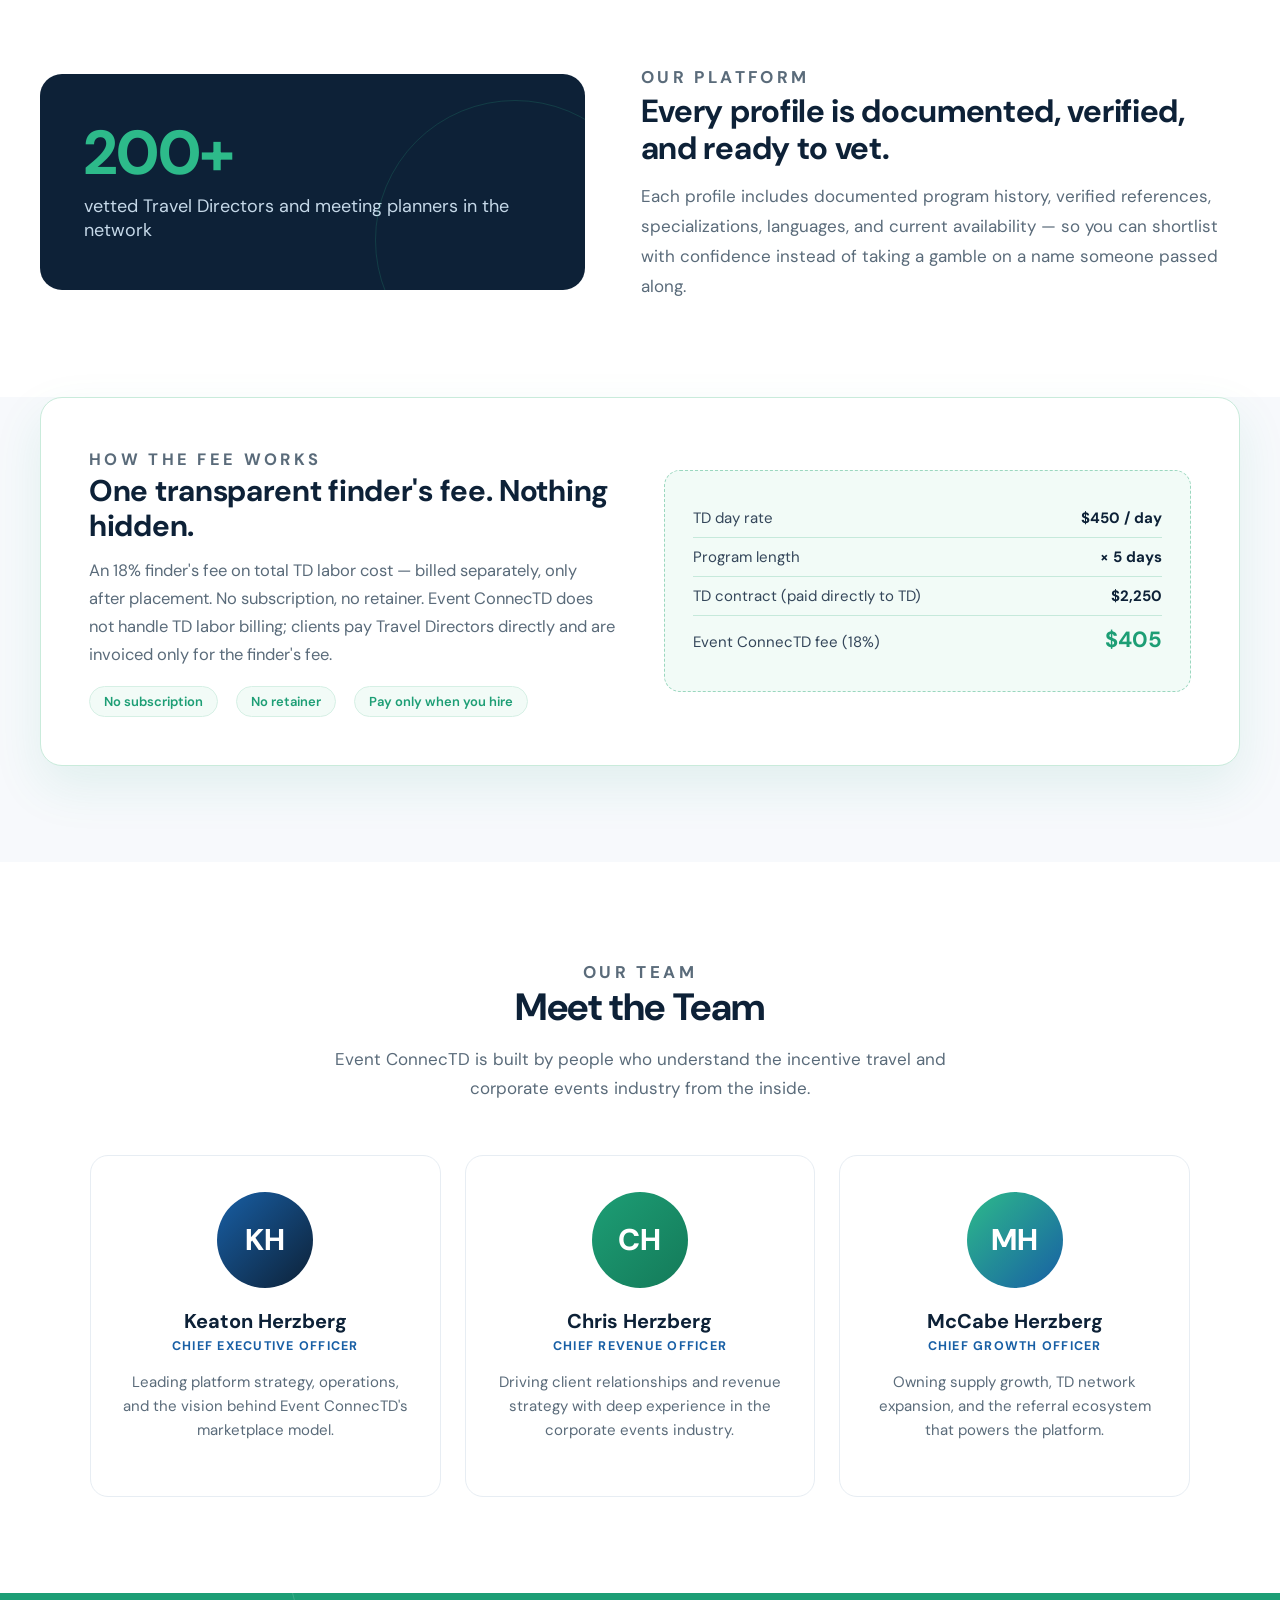
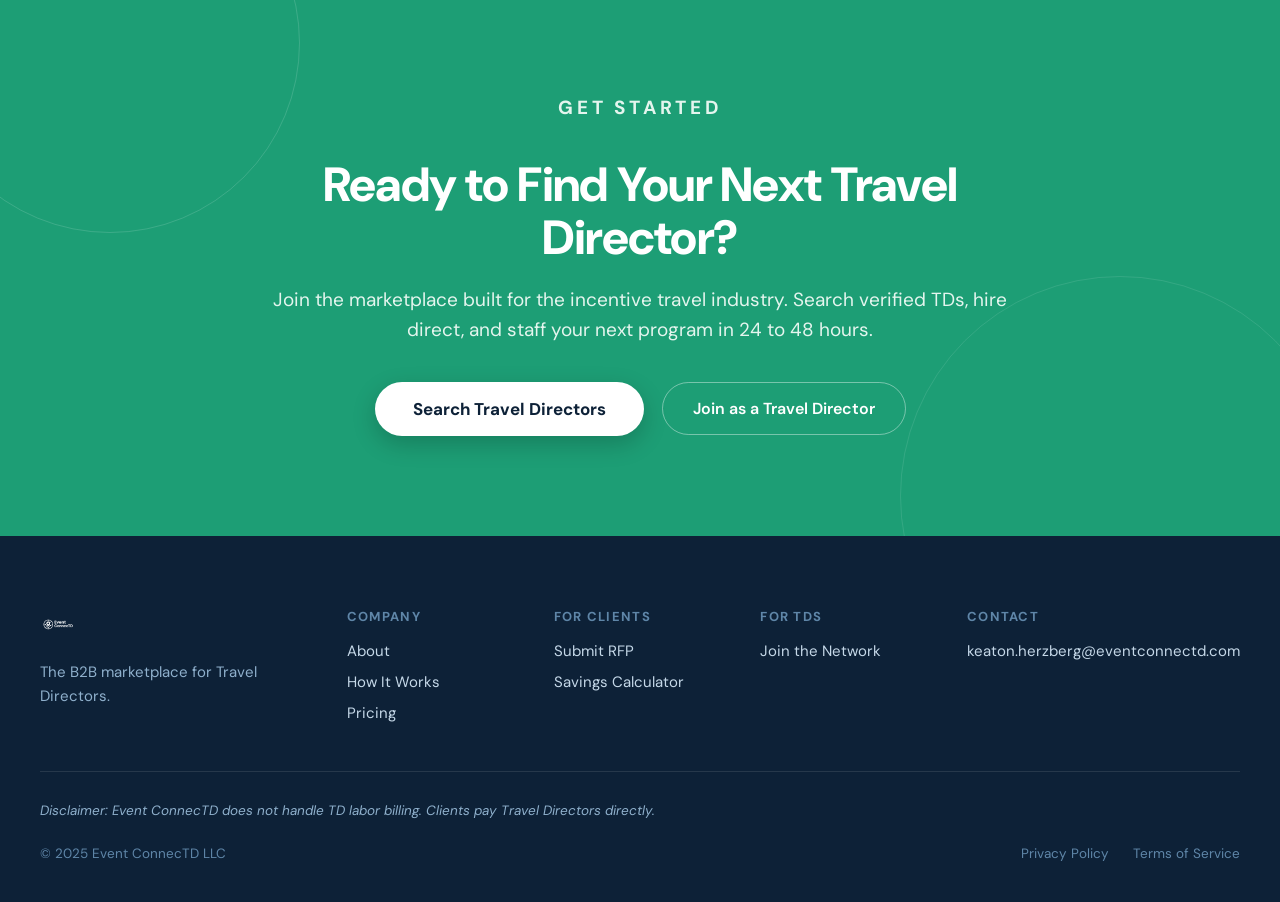
==== commit 0b2729f8: "Remove dead placeholder links (Blog, Case Studies, TD Resources, LinkedIn) 39 href="#" crawl dead-en" ====
--- a/about.html
+++ b/about.html
@@ -214,21 +214,18 @@
       <h3>Keaton Herzberg</h3>
       <p class="team-role">Chief Executive Officer</p>
       <p class="team-bio">Leading platform strategy, operations, and the vision behind Event ConnecTD's marketplace model.</p>
-      <a href="#" class="team-link">LinkedIn →</a>
     </div>
     <div class="team-card">
       <div class="team-avatar" style="background:linear-gradient(135deg,#1D9E75,#147a59);">CH</div>
       <h3>Chris Herzberg</h3>
       <p class="team-role">Chief Revenue Officer</p>
       <p class="team-bio">Driving client relationships and revenue strategy with deep experience in the corporate events industry.</p>
-      <a href="#" class="team-link">LinkedIn →</a>
     </div>
     <div class="team-card">
       <div class="team-avatar" style="background:linear-gradient(135deg,#2DBA8A,#185FA5);">MH</div>
       <h3>McCabe Herzberg</h3>
       <p class="team-role">Chief Growth Officer</p>
       <p class="team-bio">Owning supply growth, TD network expansion, and the referral ecosystem that powers the platform.</p>
-      <a href="#" class="team-link">LinkedIn →</a>
     </div>
   </div>
 </section>
@@ -262,7 +259,6 @@
           <a href="about.html">About</a>
           <a href="index.html#how">How It Works</a>
           <a href="about.html#fee">Pricing</a>
-          <a href="#">Blog</a>
         </div>
       </div>
       <div>
@@ -270,21 +266,18 @@
         <div class="footer-links">
           <a href="contact.html">Submit RFP</a>
           <a href="index.html#calc">Savings Calculator</a>
-          <a href="#">Case Studies</a>
         </div>
       </div>
       <div>
         <p class="footer-col-label">For TDs</p>
         <div class="footer-links">
           <a href="services.html">Join the Network</a>
-          <a href="#">TD Resources</a>
         </div>
       </div>
       <div>
         <p class="footer-col-label">Contact</p>
         <div class="footer-links">
           <a href="mailto:keaton.herzberg@eventconnectd.com">keaton.herzberg@eventconnectd.com</a>
-          <a href="#">LinkedIn</a>
         </div>
       </div>
     </div>
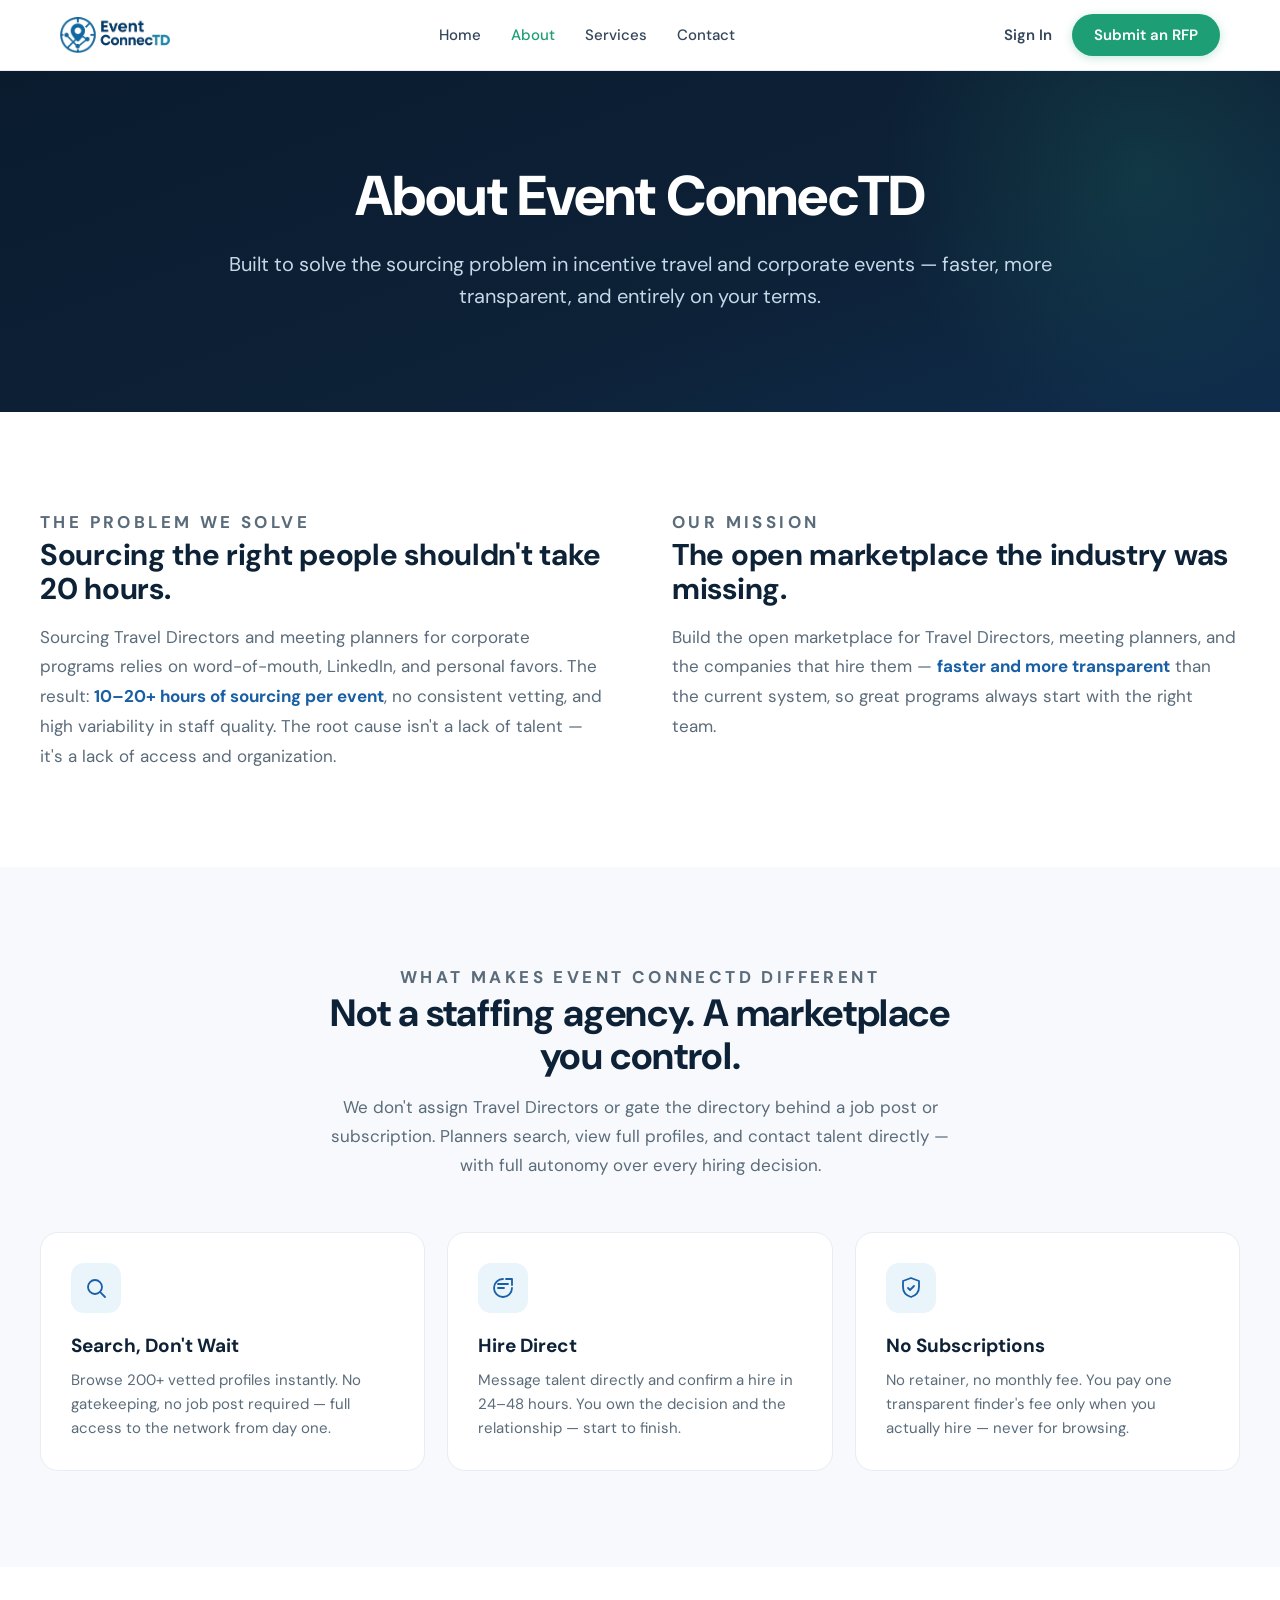
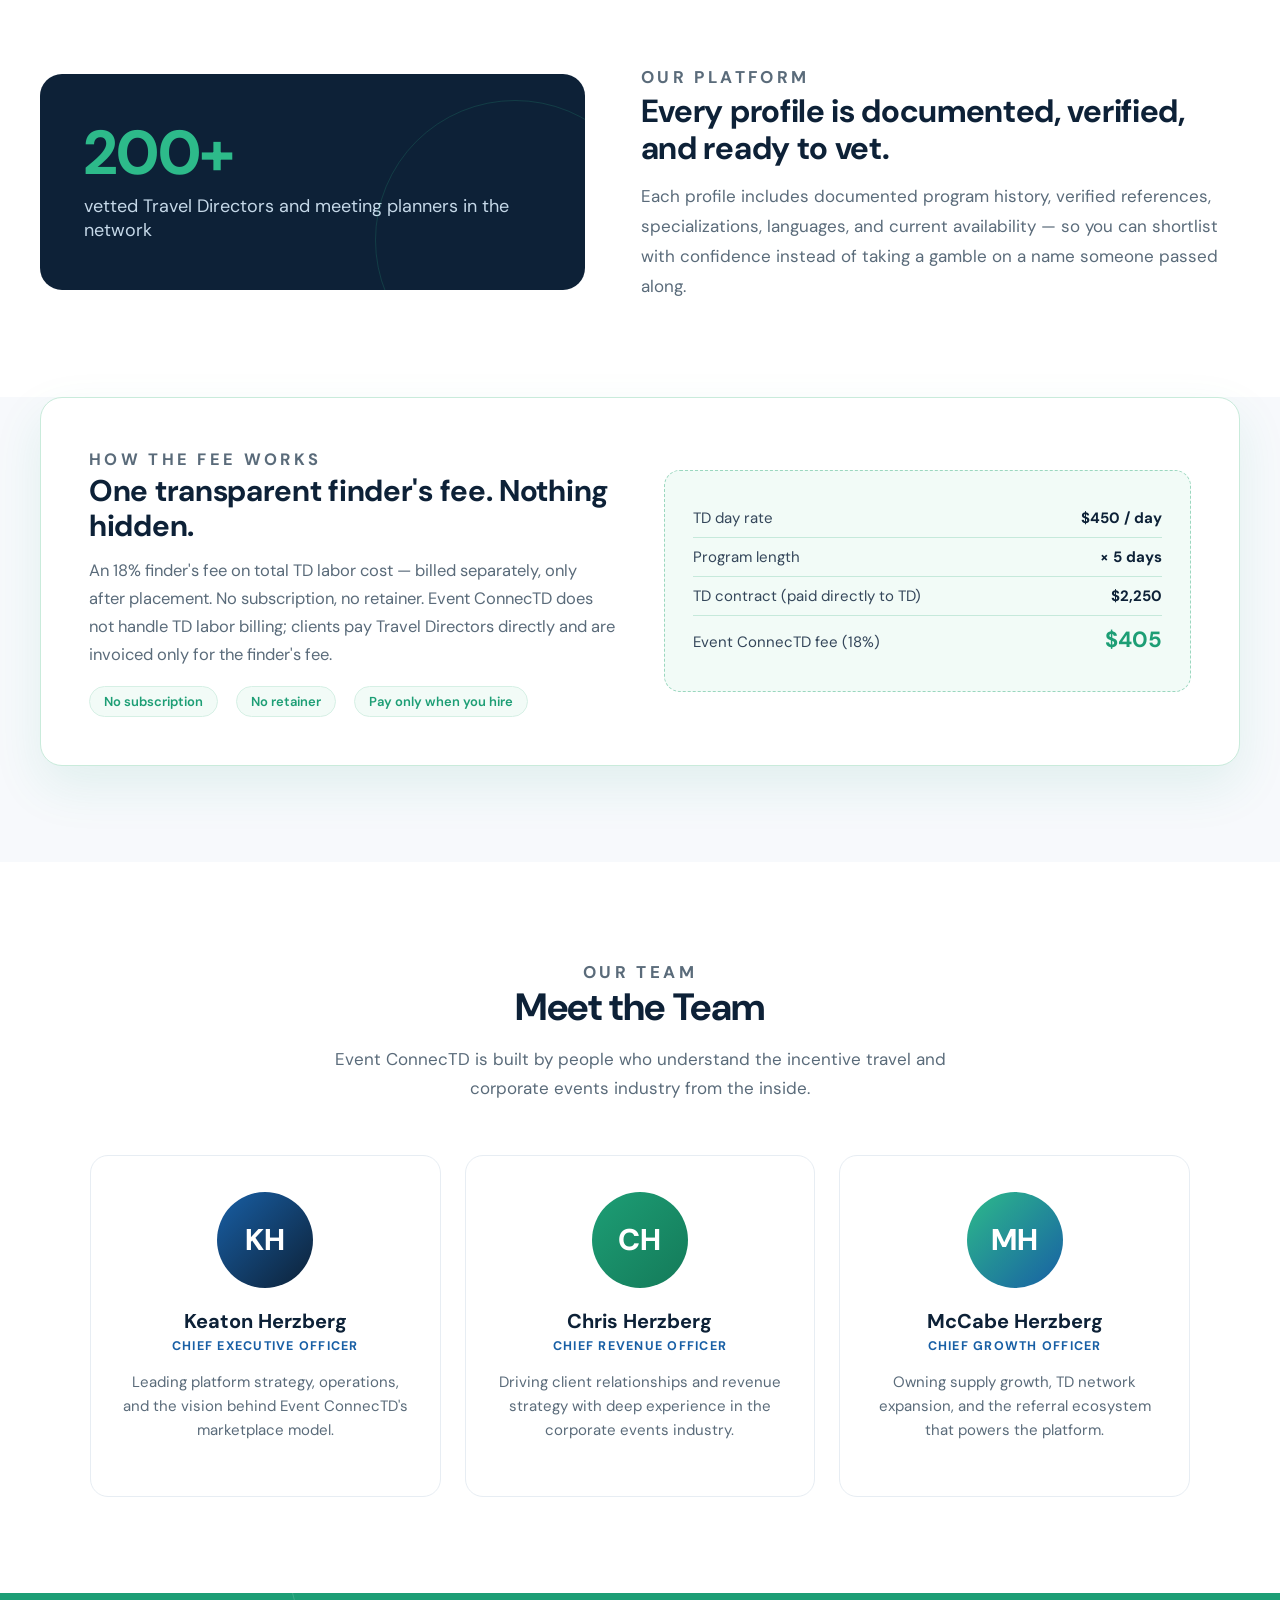
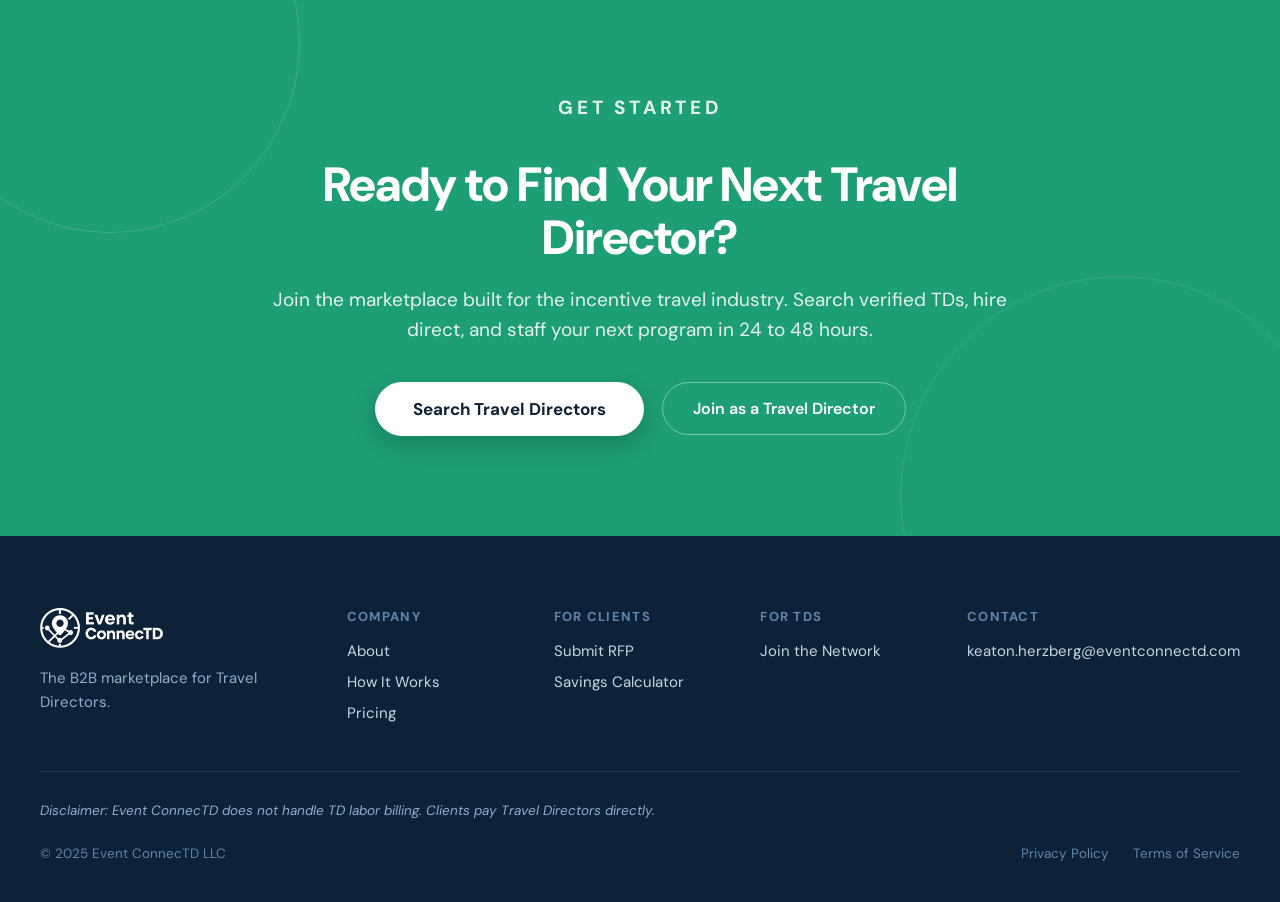
==== commit 3c0c90cd: "Add role hints to signup CTAs for Replit Auth onboarding Talent CTAs pass ?role=travel_director and " ====
--- a/about.html
+++ b/about.html
@@ -240,7 +240,7 @@
     <p>Join the marketplace built for the incentive travel industry. Search verified TDs, hire direct, and staff your next program in 24 to 48 hours.</p>
     <div class="footer-cta-btns">
       <a href="services.html" class="btn-white">Search Travel Directors</a>
-      <a href="contact.html" class="btn-outline">Join as a Travel Director</a>
+      <a href="https://platform.eventconnectd.com/api/login?role=travel_director" class="btn-outline" target="_blank" rel="noopener">Join as a Travel Director</a>
     </div>
   </div>
 </section>
--- a/styles.css
+++ b/styles.css
@@ -47,7 +47,7 @@
   max-width: var(--maxw); margin: 0 auto; padding: 14px 40px;
   display: flex; align-items: center; justify-content: space-between; gap: 32px;
 }
-.nav-logo img { height: 30px; width: auto; display: block; }
+.nav-logo img { height: 36px; width: auto; display: block; }
 .nav-links {
   display: flex; align-items: center; gap: 30px;
   font-size: 15px; font-weight: 500; color: var(--text-slate);
@@ -148,7 +148,7 @@
   display: grid; grid-template-columns: 1.6fr 1fr 1fr 1fr 1.2fr; gap: 40px;
   padding-bottom: 48px; border-bottom: 1px solid rgba(255,255,255,0.1);
 }
-.footer-logo img { height: 34px; filter: brightness(0) invert(1); display: block; margin-bottom: 18px; }
+.footer-logo img { height: 40px; filter: brightness(0) invert(1); display: block; margin-bottom: 18px; }
 .footer-tagline { margin: 0; font-size: 15px; line-height: 1.6; color: #8FB0CC; max-width: 26ch; }
 .footer-col-label { font-size: 13px; font-weight: 700; letter-spacing: 0.1em; text-transform: uppercase; color: #5F86A8; margin: 0 0 16px; }
 .footer-links { display: flex; flex-direction: column; gap: 11px; font-size: 15px; color: #C5D8E8; }
@@ -163,6 +163,7 @@
 /* ---------- RESPONSIVE (shared) ---------- */
 @media (max-width: 900px) {
   .nav-inner { padding: 12px 20px; gap: 12px; }
+  .nav-logo img { height: 32px; }
   .nav-links { display: none; }
   .nav-signin { display: none; }
   .nav-cta { padding: 10px 16px; font-size: 14px; }
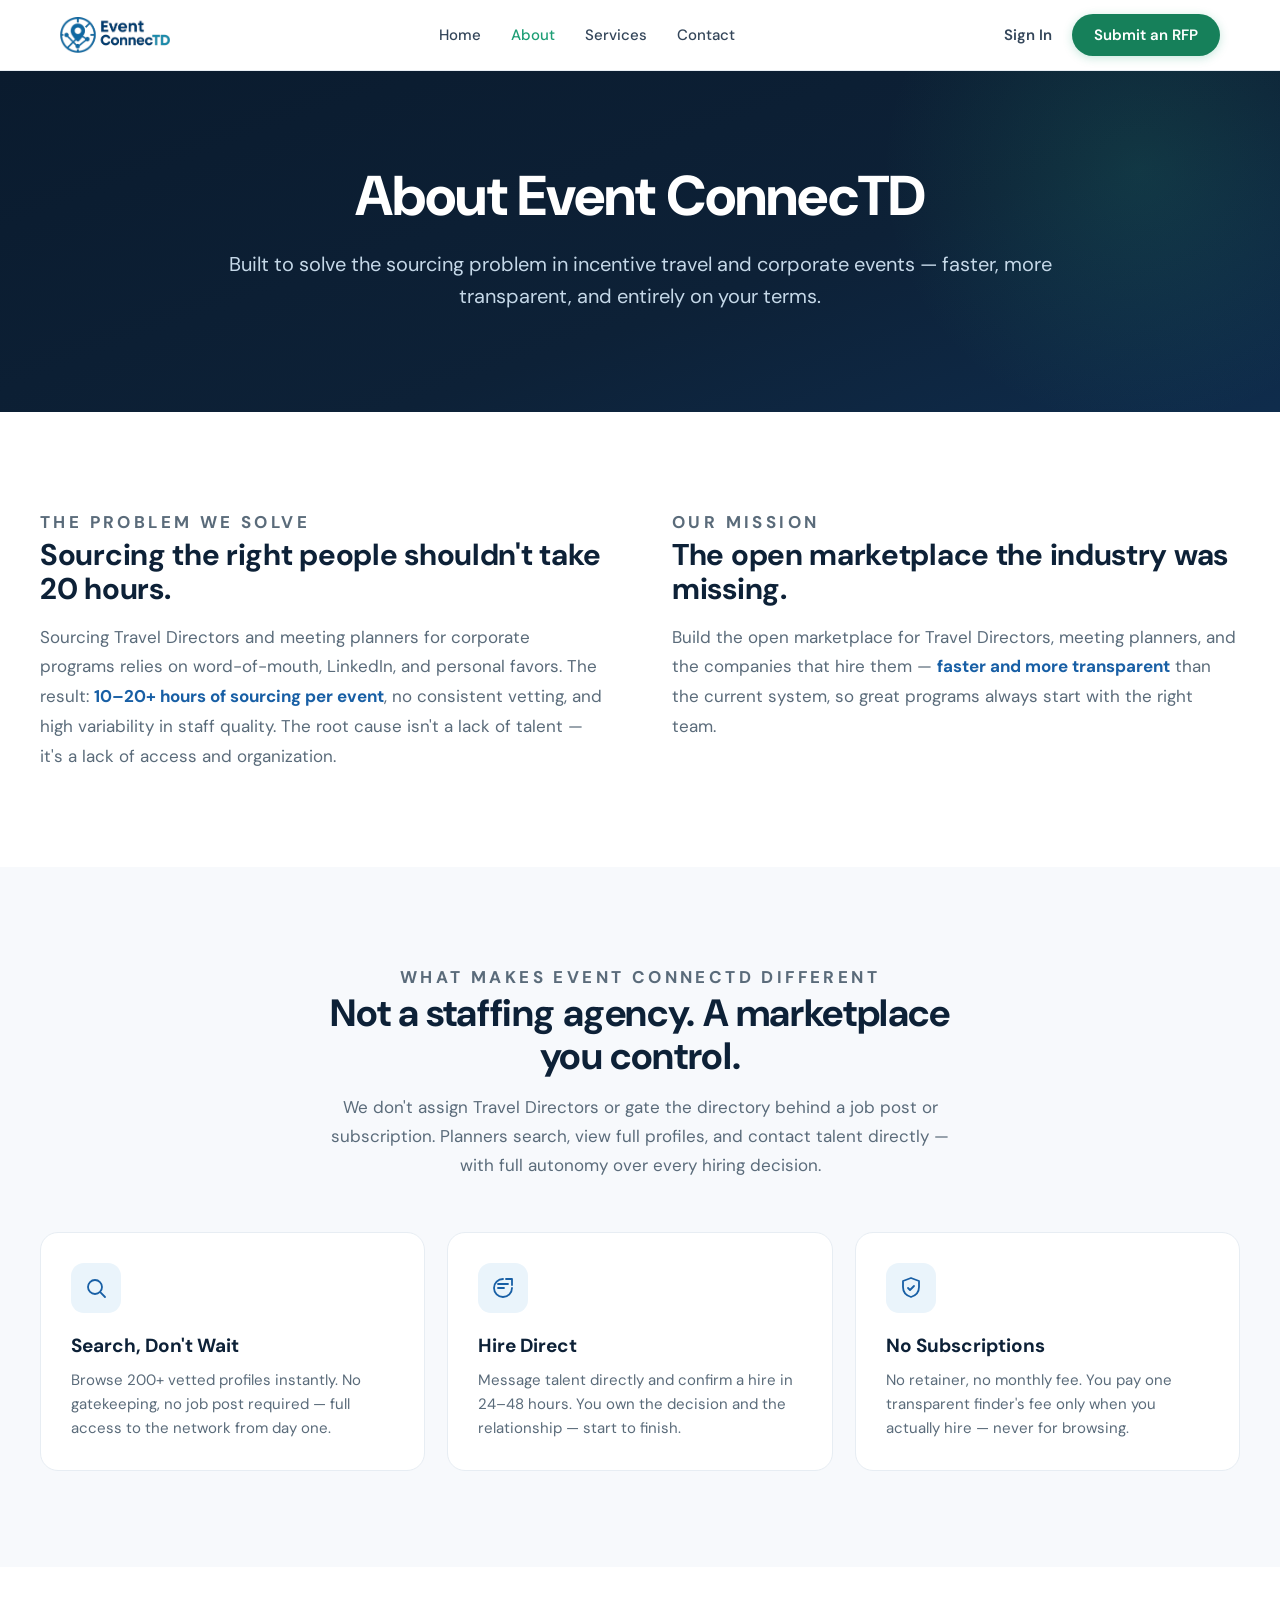
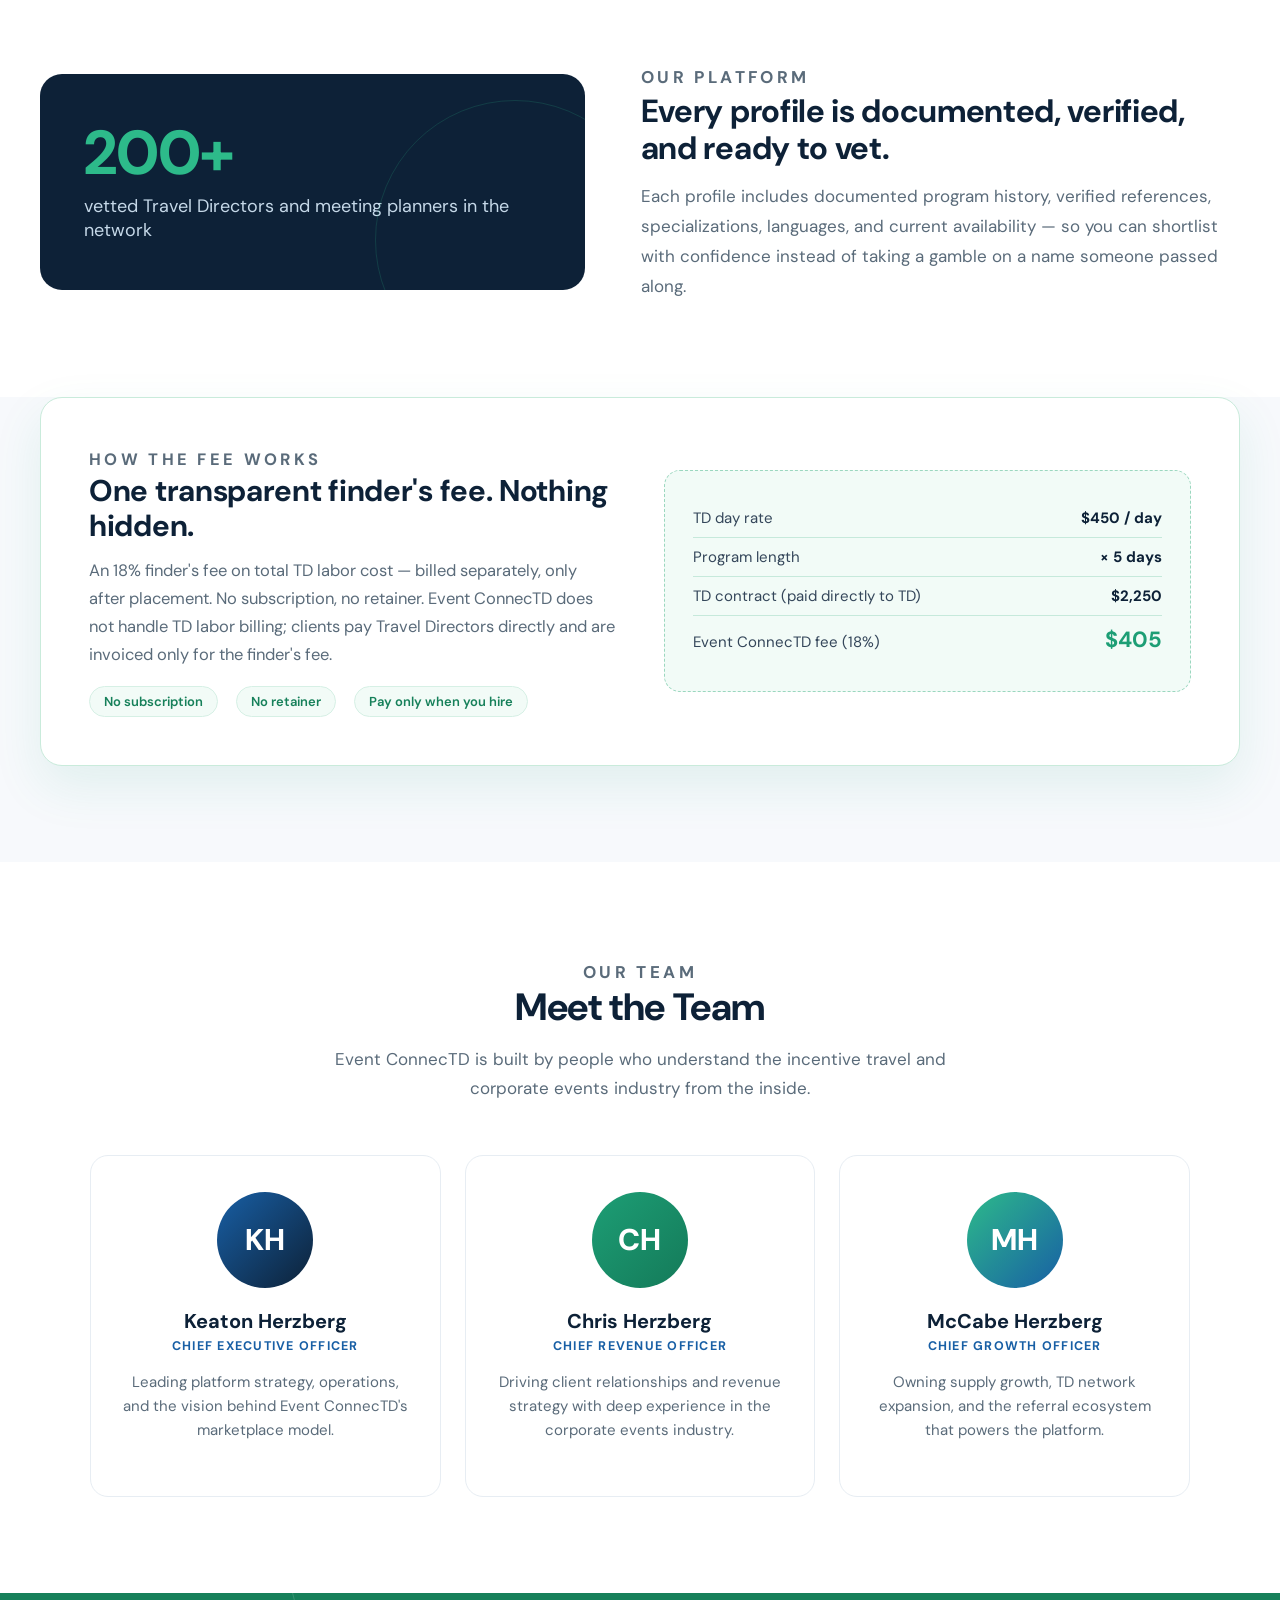
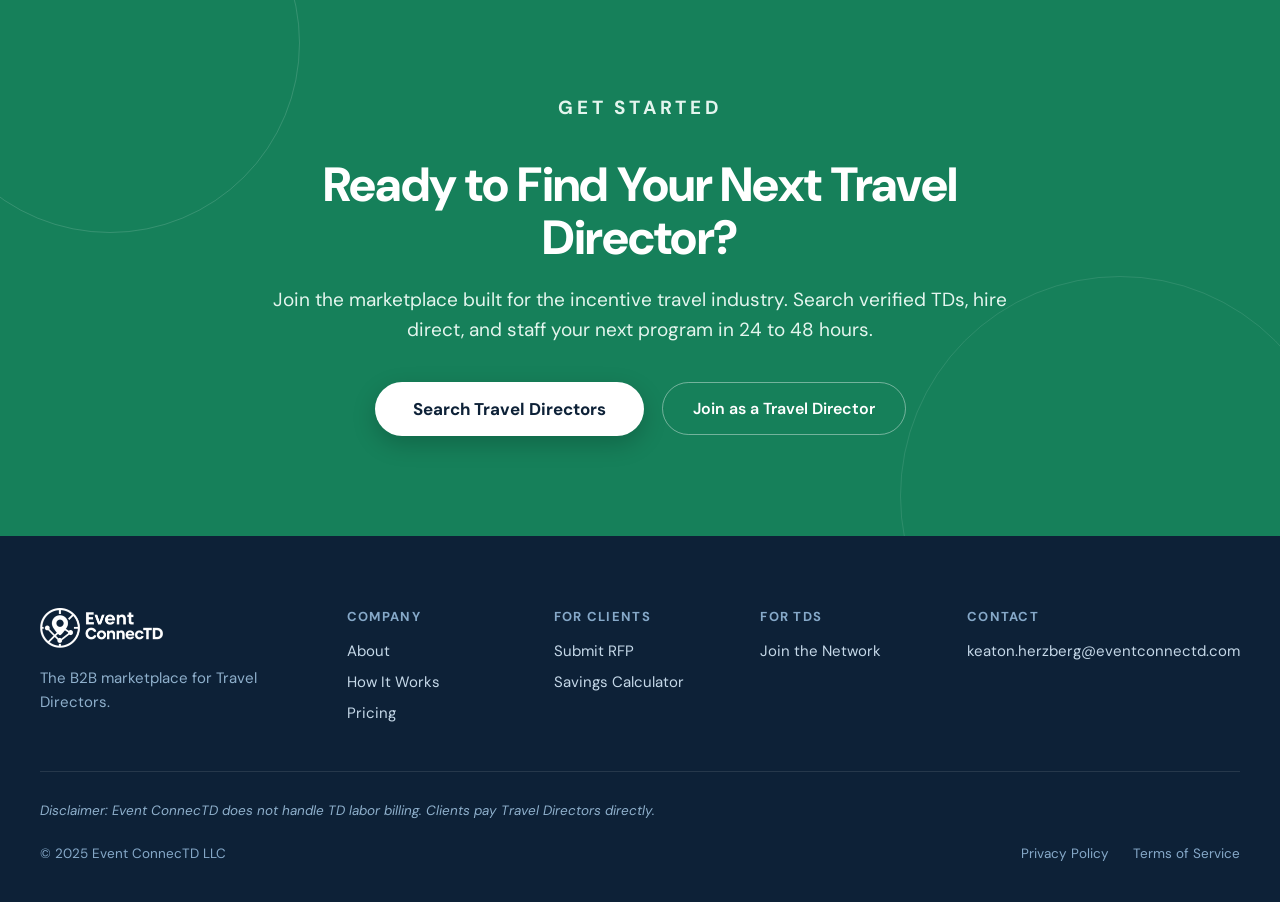
==== commit f72a885d: "SEO audit fixes: keyword titles, FAQ content, schema, contrast, heading order Findings from a Lighth" ====
--- a/about.html
+++ b/about.html
@@ -3,18 +3,38 @@
 <head>
 <meta charset="utf-8">
 <meta name="viewport" content="width=device-width, initial-scale=1">
-<title>About — Event ConnecTD</title>
+<title>About Event ConnecTD | The Travel Director Marketplace</title>
 <meta name="description" content="Event ConnecTD is the open marketplace for the MICE industry — 200+ vetted Travel Directors, a transparent 18% finder's fee, and no staffing-agency middleman.">
 <link rel="canonical" href="https://eventconnectd.com/about.html">
 <link rel="icon" type="image/png" href="favicon.png">
 <link rel="apple-touch-icon" href="apple-touch-icon.png">
 <meta property="og:type" content="website">
 <meta property="og:site_name" content="Event ConnecTD">
-<meta property="og:title" content="About — Event ConnecTD">
+<meta property="og:title" content="About Event ConnecTD | The Travel Director Marketplace">
 <meta property="og:description" content="Event ConnecTD is the open marketplace for the MICE industry — 200+ vetted Travel Directors, a transparent 18% finder's fee, and no staffing-agency middleman.">
 <meta property="og:url" content="https://eventconnectd.com/about.html">
 <meta property="og:image" content="https://eventconnectd.com/og-image.jpg">
 <meta name="twitter:card" content="summary_large_image">
+<script type="application/ld+json">
+{
+  "@context": "https://schema.org",
+  "@type": "BreadcrumbList",
+  "itemListElement": [
+    {
+      "@type": "ListItem",
+      "position": 1,
+      "name": "Home",
+      "item": "https://eventconnectd.com/"
+    },
+    {
+      "@type": "ListItem",
+      "position": 2,
+      "name": "About",
+      "item": "https://eventconnectd.com/about.html"
+    }
+  ]
+}
+</script>
 <link rel="preconnect" href="https://fonts.googleapis.com">
 <link rel="preconnect" href="https://fonts.gstatic.com" crossorigin>
 <link href="https://fonts.googleapis.com/css2?family=DM+Sans:opsz,wght@9..40,400;9..40,500;9..40,600;9..40,700;9..40,800&display=swap" rel="stylesheet">
@@ -56,7 +76,7 @@
   .fee-calc-row .val { font-weight: 700; color: #0D2137; }
   .fee-calc-total .val { color: #1D9E75; font-size: 22px; }
   .fee-note { display: flex; gap: 18px; flex-wrap: wrap; margin-top: 16px; }
-  .fee-pill { font-size: 13px; font-weight: 600; color: #1D9E75; background: #F2FBF7; border: 1px solid #D6F0E5; padding: 6px 14px; border-radius: 20px; }
+  .fee-pill { font-size: 13px; font-weight: 600; color: #16805A; background: #F2FBF7; border: 1px solid #D6F0E5; padding: 6px 14px; border-radius: 20px; }
 
   .team-section { padding: 96px 40px; }
   .team-head { text-align: center; max-width: 620px; margin: 0 auto 52px; }
@@ -69,7 +89,7 @@
   .team-card h3 { font-weight: 700; font-size: 20px; margin: 0 0 4px; color: #0D2137; }
   .team-role { font-size: 12.5px; font-weight: 700; letter-spacing: 0.1em; text-transform: uppercase; color: #185FA5; margin: 0 0 16px; }
   .team-bio { font-size: 15px; line-height: 1.6; color: #5A6B7A; margin: 0 0 18px; }
-  .team-link { font-size: 14.5px; font-weight: 600; color: #1D9E75; }
+  .team-link { font-size: 14.5px; font-weight: 600; color: #16805A; }
 
   @media (max-width: 900px) {
     .intro-grid, .platform-section-grid, .fee-card { grid-template-columns: 1fr; gap: 36px; }
@@ -96,7 +116,7 @@
       <a href="https://platform.eventconnectd.com/api/login" class="nav-signin" target="_blank" rel="noopener">Sign In</a>
       <a href="contact.html" class="nav-cta">Submit an RFP</a>
     </div>
-      <label for="nav-toggle" class="nav-burger" aria-label="Toggle menu"><span></span><span></span><span></span></label>
+      <label for="nav-toggle" class="nav-burger"><span></span><span></span><span></span><span class="sr-only">Toggle menu</span></label>
   </div>
   <div class="nav-mobile">
     <a href="index.html">Home</a>
--- a/styles.css
+++ b/styles.css
@@ -10,6 +10,7 @@
   --navy-darker: #0A1B2E;
   --teal: #1D9E75;
   --teal-bright: #2DBA8A;
+  --teal-deep: #16805A;   /* AA-contrast teal for text on light + button fills */
   --bg-gray: #F7F9FC;
   --border: #E7EDF3;
   --text: #1A1A1A;
@@ -33,7 +34,7 @@
 .container { max-width: var(--maxw); margin: 0 auto; }
 .eyebrow {
   font-size: 13px; letter-spacing: 0.2em; text-transform: uppercase;
-  color: var(--teal); font-weight: 700; margin: 0 0 14px;
+  color: var(--teal-deep); font-weight: 700; margin: 0 0 14px;
 }
 
 /* ---------- NAV ---------- */
@@ -61,7 +62,7 @@
 }
 .nav-signin:hover { color: var(--teal); }
 .nav-cta {
-  background: var(--teal); color: #fff; font-weight: 600; font-size: 15px;
+  background: var(--teal-deep); color: #fff; font-weight: 600; font-size: 15px;
   padding: 11px 22px; border-radius: 30px; white-space: nowrap;
   box-shadow: 0 2px 10px rgba(29,158,117,0.25);
   transition: transform .15s, box-shadow .15s;
@@ -73,10 +74,11 @@
 .nav-burger { display: none; cursor: pointer; width: 42px; height: 42px; border-radius: 12px; border: 1px solid var(--border); align-items: center; justify-content: center; flex-direction: column; gap: 5px; flex: none; background: #fff; }
 .nav-burger span { display: block; width: 18px; height: 2px; background: var(--navy-dark); border-radius: 2px; transition: transform .2s, opacity .2s; }
 .nav-mobile { display: none; }
+.nav-burger span.sr-only { position: absolute; width: 1px; height: 1px; padding: 0; margin: -1px; overflow: hidden; clip: rect(0,0,0,0); white-space: nowrap; border: 0; background: none; }
 
 /* ---------- BUTTONS ---------- */
 .btn-primary {
-  background: var(--teal); color: #fff; font-weight: 600; font-size: 16px;
+  background: var(--teal-deep); color: #fff; font-weight: 600; font-size: 16px;
   padding: 15px 30px; border-radius: 32px; display: inline-block;
   box-shadow: 0 4px 16px rgba(29,158,117,0.35);
   transition: transform .15s, box-shadow .15s;
@@ -95,7 +97,7 @@
 }
 .btn-outline-dark:hover { border-color: var(--teal); color: var(--teal); }
 .btn-primary-lg {
-  display: inline-block; background: var(--teal); color: #fff; font-weight: 600; font-size: 16px;
+  display: inline-block; background: var(--teal-deep); color: #fff; font-weight: 600; font-size: 16px;
   padding: 15px 34px; border-radius: 32px; box-shadow: 0 4px 16px rgba(29,158,117,0.3);
   transition: transform .15s;
 }
@@ -130,7 +132,7 @@
 
 /* ---------- CLOSING CTA BAND ---------- */
 .footer-cta {
-  background: var(--teal); color: #fff; padding: 100px 40px;
+  background: var(--teal-deep); color: #fff; padding: 100px 40px;
   position: relative; overflow: hidden; text-align: center;
 }
 .footer-cta-ring-1 { position: absolute; top: -140px; left: -80px; width: 380px; height: 380px; border: 1.5px solid rgba(255,255,255,0.14); border-radius: 50%; }
@@ -150,12 +152,12 @@
 }
 .footer-logo img { height: 40px; filter: brightness(0) invert(1); display: block; margin-bottom: 18px; }
 .footer-tagline { margin: 0; font-size: 15px; line-height: 1.6; color: #8FB0CC; max-width: 26ch; }
-.footer-col-label { font-size: 13px; font-weight: 700; letter-spacing: 0.1em; text-transform: uppercase; color: #5F86A8; margin: 0 0 16px; }
+.footer-col-label { font-size: 13px; font-weight: 700; letter-spacing: 0.1em; text-transform: uppercase; color: #86A9C9; margin: 0 0 16px; }
 .footer-links { display: flex; flex-direction: column; gap: 11px; font-size: 15px; color: #C5D8E8; }
 .footer-links a { transition: color .15s; }
 .footer-links a:hover { color: var(--teal-bright); }
 .footer-disclaimer { margin: 28px 0 0; font-size: 13.5px; font-style: italic; color: #8FB0CC; line-height: 1.6; max-width: 70ch; }
-.footer-bottom { display: flex; justify-content: space-between; flex-wrap: wrap; gap: 16px; margin-top: 24px; font-size: 13.5px; color: #5F86A8; }
+.footer-bottom { display: flex; justify-content: space-between; flex-wrap: wrap; gap: 16px; margin-top: 24px; font-size: 13.5px; color: #86A9C9; }
 .footer-bottom-links { display: flex; gap: 24px; }
 .footer-bottom-links a { transition: color .15s; }
 .footer-bottom-links a:hover { color: #C5D8E8; }
@@ -199,7 +201,7 @@
 .legal p, .legal li { font-size: 16px; line-height: 1.75; color: #46586B; }
 .legal ul { padding-left: 22px; margin: 0 0 16px; }
 .legal li { margin-bottom: 8px; }
-.legal a { color: #1D9E75; font-weight: 600; }
+.legal a { color: #16805A; font-weight: 600; }
 .legal .ph { background: #FFF6E5; border: 1px dashed #E8C572; border-radius: 4px; padding: 0 6px; font-size: 0.92em; color: #8a6d1f; font-weight: 600; }
 
 /* ---------- SERVICE DETAIL PAGES ---------- */
@@ -211,7 +213,7 @@
 .detail-features { list-style: none; padding: 0; margin: 0; display: flex; flex-direction: column; gap: 18px; }
 .detail-features li { display: flex; gap: 14px; align-items: flex-start; }
 .detail-features .ic { width: 40px; height: 40px; flex: none; border-radius: 11px; background: #F2FBF7; border: 1px solid #D6F0E5; display: flex; align-items: center; justify-content: center; color: #1D9E75; }
-.detail-features h4 { margin: 0 0 3px; font-size: 16px; font-weight: 700; color: #0D2137; }
+.detail-features h3 { margin: 0 0 3px; font-size: 16px; font-weight: 700; color: #0D2137; }
 .detail-features p { margin: 0; font-size: 14.5px; line-height: 1.55; color: #5A6B7A; }
 .detail-aside { background: linear-gradient(165deg,#0D2137,#103257); color: #fff; border-radius: 22px; padding: 40px; position: relative; overflow: hidden; }
 .detail-aside::after { content: ""; position: absolute; bottom: -80px; right: -60px; width: 240px; height: 240px; border: 1.5px solid rgba(45,186,138,0.18); border-radius: 50%; }
@@ -237,3 +239,20 @@
   .detail-aside { padding: 32px; }
   .steps-grid { grid-template-columns: 1fr; }
 }
+
+/* ---------- FAQ ---------- */
+.faq-section { padding: 88px 40px; background: #fff; border-top: 1px solid var(--border); }
+.faq-inner { max-width: 820px; margin: 0 auto; }
+.faq-inner h2 { font-weight: 700; font-size: 34px; line-height: 1.12; margin: 0 0 8px; letter-spacing: -0.01em; color: var(--navy-dark); }
+.faq-lead { font-size: 17px; line-height: 1.6; color: var(--text-muted); margin: 0 0 36px; }
+.faq-list { display: flex; flex-direction: column; border-top: 1px solid var(--border); }
+.faq-list details { border-bottom: 1px solid var(--border); }
+.faq-list summary { cursor: pointer; list-style: none; display: flex; justify-content: space-between; gap: 20px; align-items: center; padding: 20px 4px; font-weight: 700; font-size: 17.5px; color: var(--navy-dark); }
+.faq-list summary::-webkit-details-marker { display: none; }
+.faq-list summary::after { content: "+"; flex: none; width: 28px; height: 28px; border-radius: 50%; border: 1.5px solid #CDD9E5; display: flex; align-items: center; justify-content: center; font-weight: 500; color: var(--teal-deep); transition: transform .2s; }
+.faq-list details[open] summary::after { content: "–"; }
+.faq-list summary:focus-visible { outline: 2px solid var(--teal-deep); outline-offset: 2px; border-radius: 6px; }
+.faq-list .faq-a { padding: 0 4px 22px; font-size: 16px; line-height: 1.7; color: #46586B; max-width: 68ch; }
+.faq-list .faq-a p { margin: 0 0 10px; }
+.faq-list .faq-a p:last-child { margin: 0; }
+@media (max-width: 900px) { .faq-section { padding: 60px 24px; } .faq-inner h2 { font-size: 28px; } }
